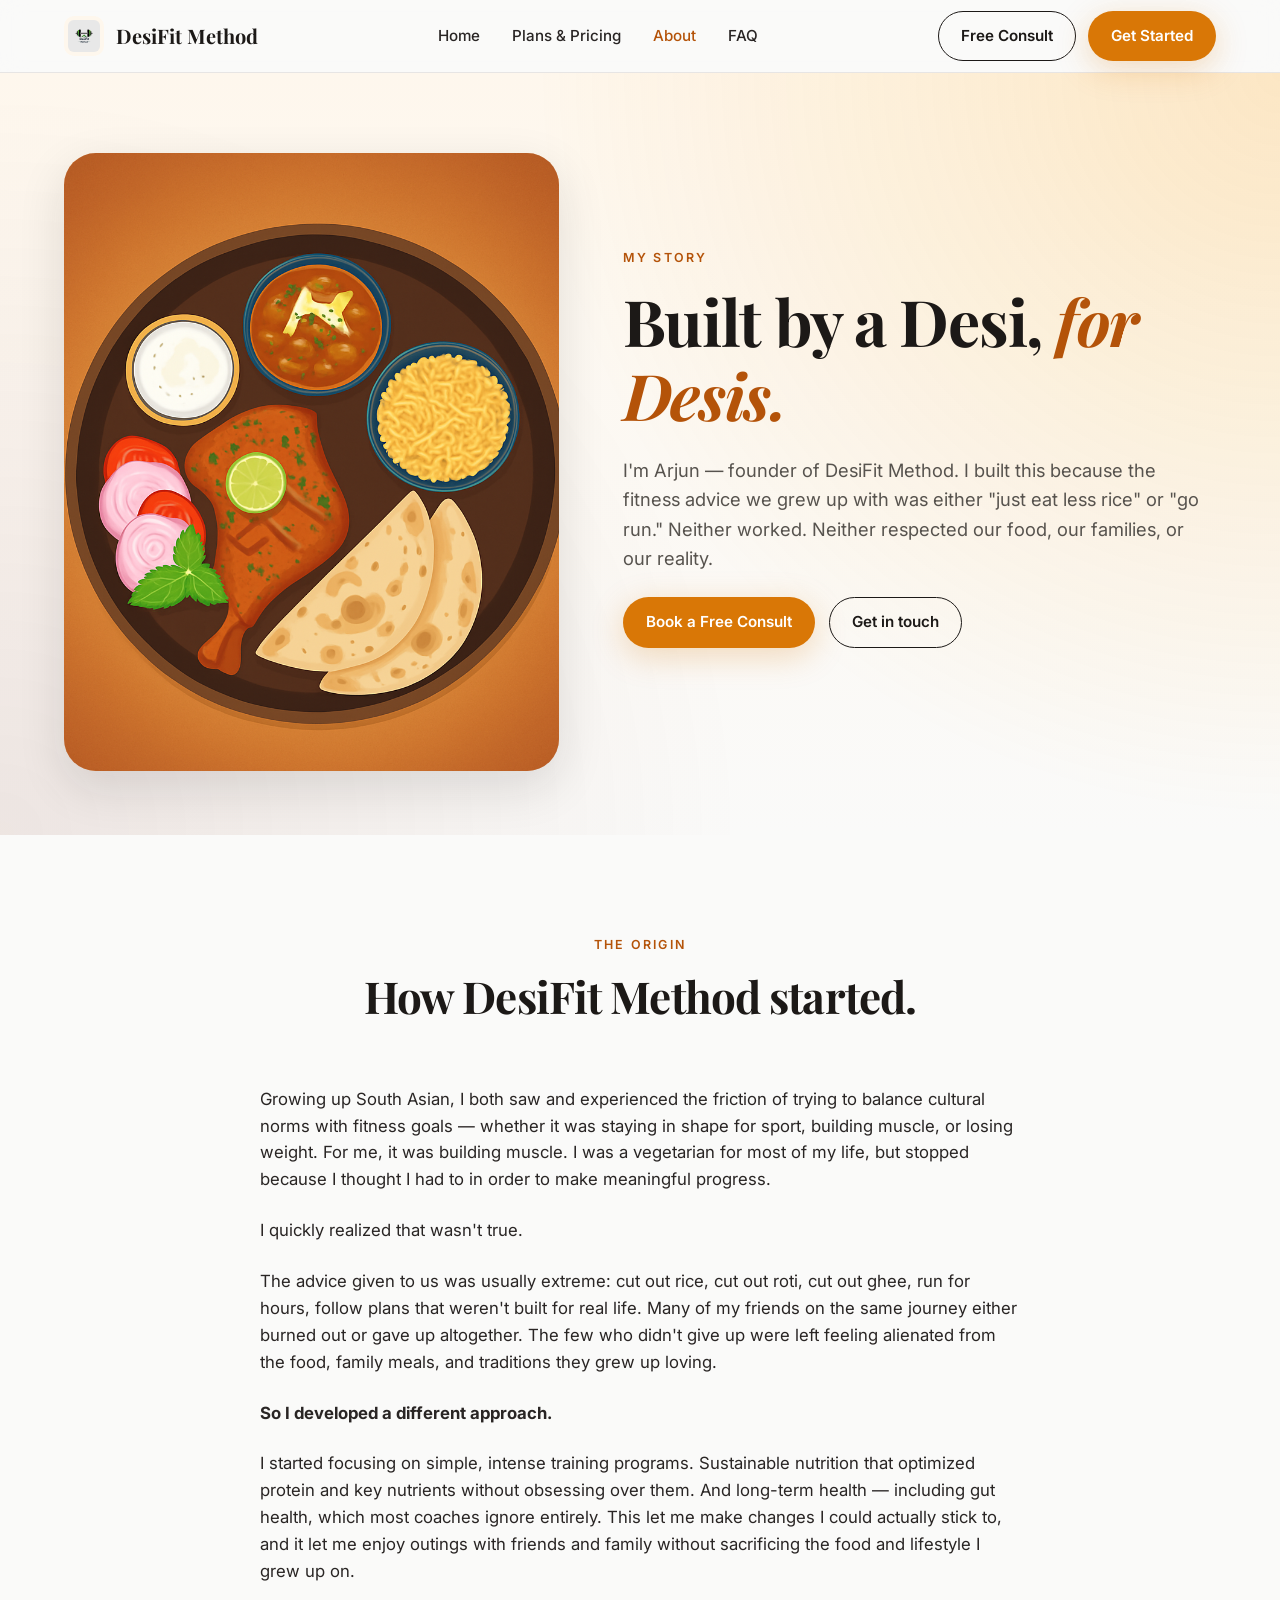
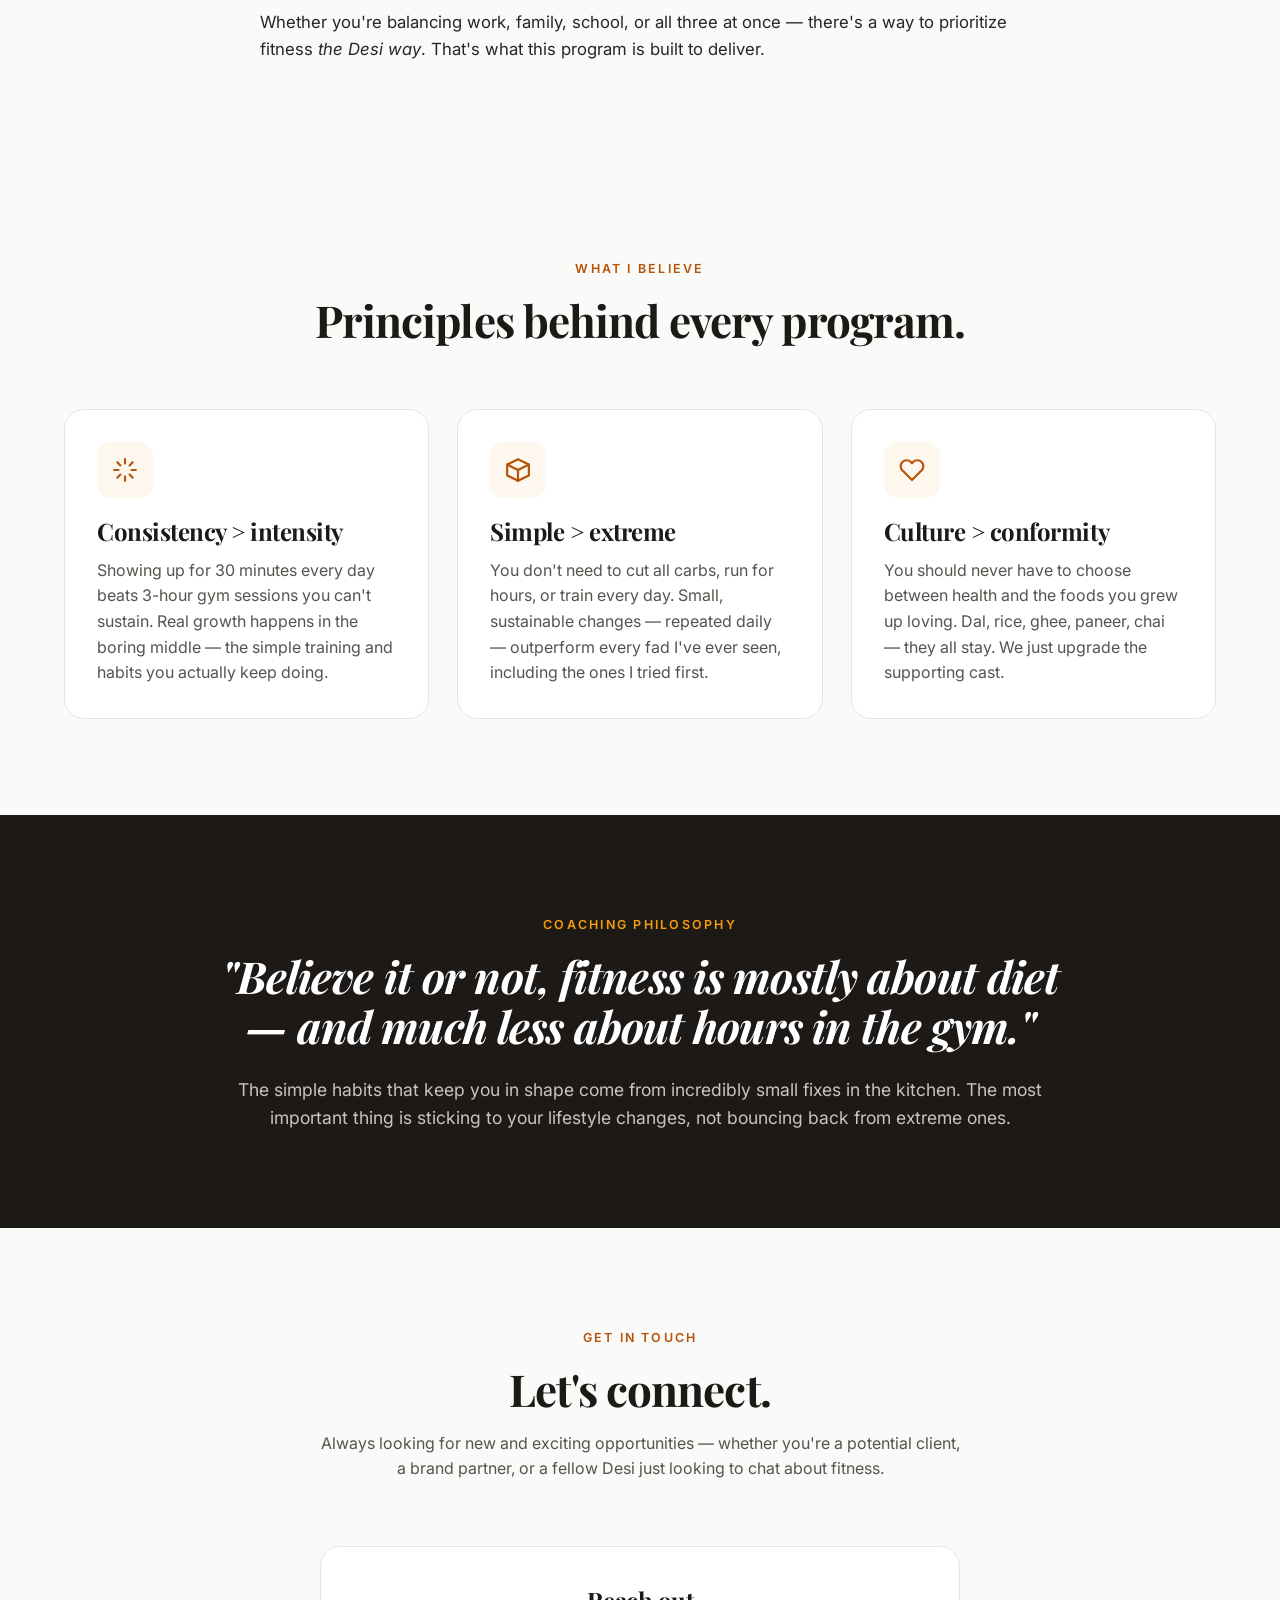
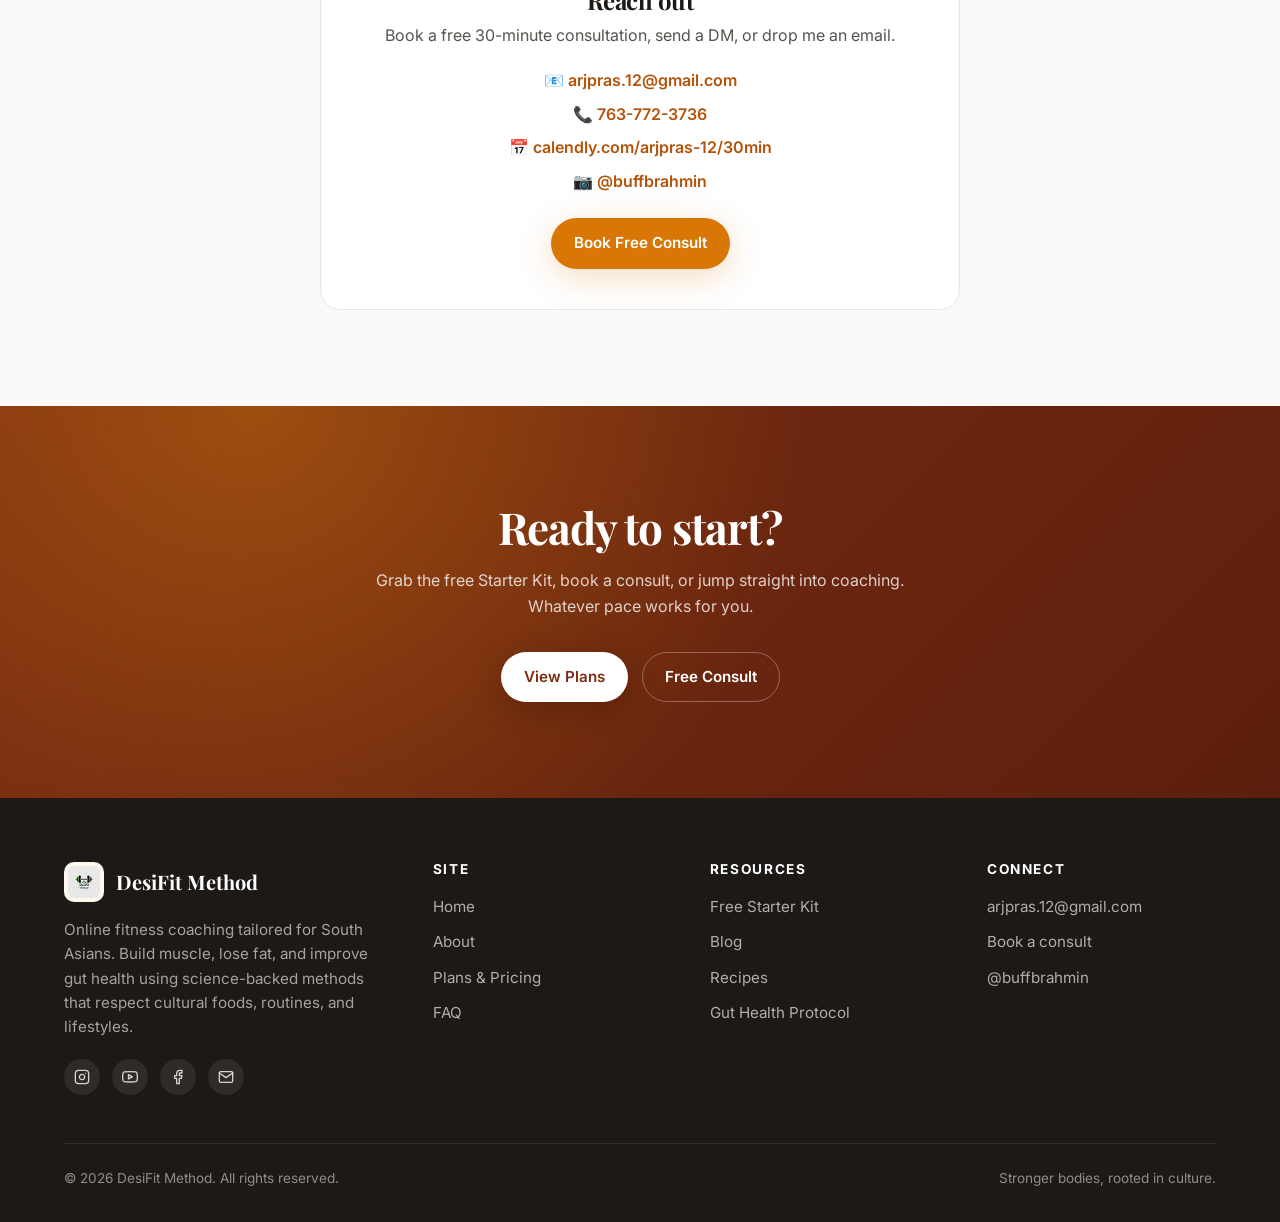
==== about.html @ fa386d25 "Add DesiFit Method landing site (home, plans, about) Multi-page static site for South Asian-focused " ====
<!DOCTYPE html>
<html lang="en">
<head>
  <meta charset="UTF-8" />
  <meta name="viewport" content="width=device-width, initial-scale=1.0" />
  <title>About — DesiFit Method</title>
  <meta name="description" content="Meet Arjun Prasad, founder of DesiFit Method. A vegetarian-raised South Asian who built a sustainable, science-backed approach to fitness without giving up cultural roots." />
  <link rel="icon" type="image/png" href="assets/DesiFit%20Method/DesiFit Method (256 x 256 px).png" />
  <link rel="preconnect" href="https://fonts.googleapis.com" />
  <link rel="preconnect" href="https://fonts.gstatic.com" crossorigin />
  <link href="https://fonts.googleapis.com/css2?family=Inter:wght@400;500;600;700&family=Playfair+Display:ital,wght@0,500;0,600;0,700;1,600&display=swap" rel="stylesheet" />
  <link rel="stylesheet" href="styles.css" />
</head>
<body>

  <header class="site-header">
    <nav class="nav" aria-label="Primary">
      <a href="index.html" class="brand">
        <img src="assets/DesiFit%20Method/DesiFit Method (256 x 256 px).png" alt="DesiFit Method logo" />
        <span>DesiFit Method</span>
      </a>
      <ul class="nav-links" id="navLinks">
        <li><a href="index.html">Home</a></li>
        <li><a href="plans.html">Plans &amp; Pricing</a></li>
        <li><a href="about.html" class="active">About</a></li>
        <li><a href="index.html#faq">FAQ</a></li>
      </ul>
      <div class="nav-cta">
        <a href="https://calendly.com/arjpras-12/30min" target="_blank" rel="noopener" class="btn btn-secondary">Free Consult</a>
        <a href="plans.html" class="btn btn-primary">Get Started</a>
        <button class="nav-toggle" aria-label="Toggle navigation" id="navToggle">
          <span></span><span></span><span></span>
        </button>
      </div>
    </nav>
  </header>

  <main>

    <!-- HERO -->
    <section class="hero" style="padding: 80px 0 64px;">
      <div class="container about-hero">
        <div class="reveal">
          <div class="about-image">
            <img src="assets/DesiFit%20Method/7238a8e6-6c25-4584-8477-2551c0dfae1e.png" alt="Arjun Prasad, founder of DesiFit Method" style="width:100%; height:100%; object-fit:cover; border-radius: var(--radius-xl);" onerror="this.style.display='none'; this.parentElement.innerHTML='<span class=&quot;badge-soft&quot;>Built by a Desi, for Desis</span>';" />
          </div>
        </div>
        <div class="reveal">
          <span class="eyebrow">My Story</span>
          <h1>Built by a Desi, <span class="accent">for Desis.</span></h1>
          <p style="font-size: 1.15rem; margin: 24px 0;">I'm Arjun — founder of DesiFit Method. I built this because the fitness advice we grew up with was either "just eat less rice" or "go run." Neither worked. Neither respected our food, our families, or our reality.</p>
          <div class="hero-cta">
            <a href="https://calendly.com/arjpras-12/30min" target="_blank" rel="noopener" class="btn btn-primary">Book a Free Consult</a>
            <a href="#contact" class="btn btn-secondary">Get in touch</a>
          </div>
        </div>
      </div>
    </section>

    <!-- STORY -->
    <section class="story-section">
      <div class="container-narrow">
        <div class="section-header reveal">
          <span class="eyebrow">The Origin</span>
          <h2>How DesiFit Method started.</h2>
        </div>

        <div class="story-grid reveal">
          <p>Growing up South Asian, I both saw and experienced the friction of trying to balance cultural norms with fitness goals — whether it was staying in shape for sport, building muscle, or losing weight. For me, it was building muscle. I was a vegetarian for most of my life, but stopped because I thought I had to in order to make meaningful progress.</p>

          <p>I quickly realized that wasn't true.</p>

          <p>The advice given to us was usually extreme: cut out rice, cut out roti, cut out ghee, run for hours, follow plans that weren't built for real life. Many of my friends on the same journey either burned out or gave up altogether. The few who didn't give up were left feeling alienated from the food, family meals, and traditions they grew up loving.</p>

          <p><strong>So I developed a different approach.</strong></p>

          <p>I started focusing on simple, intense training programs. Sustainable nutrition that optimized protein and key nutrients without obsessing over them. And long-term health — including gut health, which most coaches ignore entirely. This let me make changes I could actually stick to, and it let me enjoy outings with friends and family without sacrificing the food and lifestyle I grew up on.</p>

          <p>Whether you're balancing work, family, school, or all three at once — there's a way to prioritize fitness <em>the Desi way</em>. That's what this program is built to deliver.</p>
        </div>
      </div>
    </section>

    <!-- VALUES -->
    <section>
      <div class="container">
        <div class="section-header reveal">
          <span class="eyebrow">What I Believe</span>
          <h2>Principles behind every program.</h2>
        </div>

        <div class="pillars">
          <article class="pillar reveal">
            <div class="icon">
              <svg width="26" height="26" viewBox="0 0 24 24" fill="none" stroke="currentColor" stroke-width="2" stroke-linecap="round" stroke-linejoin="round"><path d="M12 2v4M12 18v4M4.93 4.93l2.83 2.83M16.24 16.24l2.83 2.83M2 12h4M18 12h4M4.93 19.07l2.83-2.83M16.24 7.76l2.83-2.83"/></svg>
            </div>
            <h3>Consistency &gt; intensity</h3>
            <p>Showing up for 30 minutes every day beats 3-hour gym sessions you can't sustain. Real growth happens in the boring middle — the simple training and habits you actually keep doing.</p>
          </article>

          <article class="pillar reveal">
            <div class="icon">
              <svg width="26" height="26" viewBox="0 0 24 24" fill="none" stroke="currentColor" stroke-width="2" stroke-linecap="round" stroke-linejoin="round"><path d="M12 2L2 7v10l10 5 10-5V7l-10-5z"/><path d="M2 7l10 5 10-5"/><path d="M12 22V12"/></svg>
            </div>
            <h3>Simple &gt; extreme</h3>
            <p>You don't need to cut all carbs, run for hours, or train every day. Small, sustainable changes — repeated daily — outperform every fad I've ever seen, including the ones I tried first.</p>
          </article>

          <article class="pillar reveal">
            <div class="icon">
              <svg width="26" height="26" viewBox="0 0 24 24" fill="none" stroke="currentColor" stroke-width="2" stroke-linecap="round" stroke-linejoin="round"><path d="M20.84 4.61a5.5 5.5 0 0 0-7.78 0L12 5.67l-1.06-1.06a5.5 5.5 0 0 0-7.78 7.78l1.06 1.06L12 21.23l7.78-7.78 1.06-1.06a5.5 5.5 0 0 0 0-7.78z"/></svg>
            </div>
            <h3>Culture &gt; conformity</h3>
            <p>You should never have to choose between health and the foods you grew up loving. Dal, rice, ghee, paneer, chai — they all stay. We just upgrade the supporting cast.</p>
          </article>
        </div>
      </div>
    </section>

    <!-- PHILOSOPHY QUOTE -->
    <section style="background: var(--color-charcoal); color: #fff; padding: 96px 0;">
      <div class="container-narrow" style="text-align: center;">
        <div class="reveal">
          <span class="eyebrow" style="color: var(--color-turmeric);">Coaching philosophy</span>
          <h2 style="color: #fff; margin-bottom: 24px; font-style: italic;">"Believe it or not, fitness is mostly about diet — and much less about hours in the gym."</h2>
          <p style="color: rgba(255,255,255,0.75); font-size: 1.1rem;">The simple habits that keep you in shape come from incredibly small fixes in the kitchen. The most important thing is sticking to your lifestyle changes, not bouncing back from extreme ones.</p>
        </div>
      </div>
    </section>

    <!-- CONTACT -->
    <section id="contact">
      <div class="container-narrow">
        <div class="section-header reveal">
          <span class="eyebrow">Get in Touch</span>
          <h2>Let's connect.</h2>
          <p>Always looking for new and exciting opportunities — whether you're a potential client, a brand partner, or a fellow Desi just looking to chat about fitness.</p>
        </div>

        <div class="contact-card reveal">
          <h3>Reach out</h3>
          <p>Book a free 30-minute consultation, send a DM, or drop me an email.</p>
          <ul class="contact-list">
            <li>📧 <a href="mailto:arjpras.12@gmail.com">arjpras.12@gmail.com</a></li>
            <li>📞 <a href="tel:7637723736">763-772-3736</a></li>
            <li>📅 <a href="https://calendly.com/arjpras-12/30min" target="_blank" rel="noopener">calendly.com/arjpras-12/30min</a></li>
            <li>📷 <a href="https://instagram.com/buffbrahmin/" target="_blank" rel="noopener">@buffbrahmin</a></li>
          </ul>
          <a href="https://calendly.com/arjpras-12/30min" target="_blank" rel="noopener" class="btn btn-primary" style="margin-top: 24px;">Book Free Consult</a>
        </div>
      </div>
    </section>

    <!-- CTA -->
    <section class="cta-band">
      <div class="container-narrow reveal">
        <h2>Ready to start?</h2>
        <p>Grab the free Starter Kit, book a consult, or jump straight into coaching. Whatever pace works for you.</p>
        <div style="display:flex; gap:14px; justify-content:center; flex-wrap:wrap;">
          <a href="plans.html" class="btn btn-primary">View Plans</a>
          <a href="https://calendly.com/arjpras-12/30min" target="_blank" rel="noopener" class="btn btn-secondary" style="background:transparent;color:#fff;border-color:rgba(255,255,255,0.3);">Free Consult</a>
        </div>
      </div>
    </section>

  </main>

  <!-- FOOTER -->
  <footer class="site-footer">
    <div class="container">
      <div class="footer-grid">
        <div class="footer-brand">
          <a href="index.html" class="brand" style="color:#fff;">
            <img src="assets/DesiFit%20Method/DesiFit Method (256 x 256 px).png" alt="DesiFit Method logo" />
            <span>DesiFit Method</span>
          </a>
          <p>Online fitness coaching tailored for South Asians. Build muscle, lose fat, and improve gut health using science-backed methods that respect cultural foods, routines, and lifestyles.</p>
          <div class="socials">
            <a href="https://instagram.com/buffbrahmin/" target="_blank" rel="noopener" aria-label="Instagram"><svg width="16" height="16" viewBox="0 0 24 24" fill="none" stroke="currentColor" stroke-width="2" stroke-linecap="round" stroke-linejoin="round"><rect x="2" y="2" width="20" height="20" rx="5" ry="5"/><path d="M16 11.37A4 4 0 1 1 12.63 8 4 4 0 0 1 16 11.37z"/><line x1="17.5" y1="6.5" x2="17.51" y2="6.5"/></svg></a>
            <a href="#" aria-label="YouTube"><svg width="16" height="16" viewBox="0 0 24 24" fill="none" stroke="currentColor" stroke-width="2" stroke-linecap="round" stroke-linejoin="round"><path d="M22.54 6.42a2.78 2.78 0 0 0-1.94-2C18.88 4 12 4 12 4s-6.88 0-8.6.46a2.78 2.78 0 0 0-1.94 2A29 29 0 0 0 1 11.75a29 29 0 0 0 .46 5.33A2.78 2.78 0 0 0 3.4 19c1.72.46 8.6.46 8.6.46s6.88 0 8.6-.46a2.78 2.78 0 0 0 1.94-2 29 29 0 0 0 .46-5.25 29 29 0 0 0-.46-5.33z"/><polygon points="9.75 15.02 15.5 11.75 9.75 8.48 9.75 15.02"/></svg></a>
            <a href="#" aria-label="Facebook"><svg width="16" height="16" viewBox="0 0 24 24" fill="none" stroke="currentColor" stroke-width="2" stroke-linecap="round" stroke-linejoin="round"><path d="M18 2h-3a5 5 0 0 0-5 5v3H7v4h3v8h4v-8h3l1-4h-4V7a1 1 0 0 1 1-1h3z"/></svg></a>
            <a href="mailto:arjpras.12@gmail.com" aria-label="Email"><svg width="16" height="16" viewBox="0 0 24 24" fill="none" stroke="currentColor" stroke-width="2" stroke-linecap="round" stroke-linejoin="round"><path d="M4 4h16c1.1 0 2 .9 2 2v12c0 1.1-.9 2-2 2H4c-1.1 0-2-.9-2-2V6c0-1.1.9-2 2-2z"/><polyline points="22,6 12,13 2,6"/></svg></a>
          </div>
        </div>
        <div class="footer-col">
          <h4>Site</h4>
          <ul>
            <li><a href="index.html">Home</a></li>
            <li><a href="about.html">About</a></li>
            <li><a href="plans.html">Plans &amp; Pricing</a></li>
            <li><a href="index.html#faq">FAQ</a></li>
          </ul>
        </div>
        <div class="footer-col">
          <h4>Resources</h4>
          <ul>
            <li><a href="plans.html">Free Starter Kit</a></li>
            <li><a href="#">Blog</a></li>
            <li><a href="#">Recipes</a></li>
            <li><a href="#">Gut Health Protocol</a></li>
          </ul>
        </div>
        <div class="footer-col">
          <h4>Connect</h4>
          <ul>
            <li><a href="mailto:arjpras.12@gmail.com">arjpras.12@gmail.com</a></li>
            <li><a href="https://calendly.com/arjpras-12/30min" target="_blank" rel="noopener">Book a consult</a></li>
            <li><a href="https://instagram.com/buffbrahmin/" target="_blank" rel="noopener">@buffbrahmin</a></li>
          </ul>
        </div>
      </div>
      <div class="footer-bottom">
        <span>© 2026 DesiFit Method. All rights reserved.</span>
        <span>Stronger bodies, rooted in culture.</span>
      </div>
    </div>
  </footer>

  <script src="script.js"></script>
</body>
</html>
---- styles.css ----
/* DesiFit Method — Landing Page Styles */

:root {
  --color-saffron: #D97706;
  --color-saffron-deep: #B45309;
  --color-turmeric: #F59E0B;
  --color-maroon: #7C2D12;
  --color-cream: #FEF7ED;
  --color-cream-deep: #FED7AA;
  --color-charcoal: #1C1917;
  --color-ink: #292524;
  --color-muted: #57534E;
  --color-soft: #78716C;
  --color-line: #E7E5E4;
  --color-bg: #FAFAF9;
  --color-white: #FFFFFF;
  --color-success: #166534;

  --font-display: 'Playfair Display', Georgia, 'Times New Roman', serif;
  --font-body: 'Inter', -apple-system, BlinkMacSystemFont, 'Segoe UI', sans-serif;

  --radius-sm: 6px;
  --radius: 12px;
  --radius-lg: 20px;
  --radius-xl: 32px;

  --shadow-sm: 0 1px 2px rgba(28, 25, 23, 0.06);
  --shadow: 0 4px 16px rgba(28, 25, 23, 0.08);
  --shadow-lg: 0 16px 48px rgba(28, 25, 23, 0.12);
  --shadow-glow: 0 8px 32px rgba(217, 119, 6, 0.25);

  --container: 1200px;
  --container-narrow: 920px;
}

* { box-sizing: border-box; margin: 0; padding: 0; }

html { scroll-behavior: smooth; }

body {
  font-family: var(--font-body);
  color: var(--color-ink);
  background: var(--color-bg);
  line-height: 1.6;
  -webkit-font-smoothing: antialiased;
  -moz-osx-font-smoothing: grayscale;
}

img { max-width: 100%; display: block; }

a { color: inherit; text-decoration: none; }

.container {
  max-width: var(--container);
  margin: 0 auto;
  padding: 0 24px;
}

.container-narrow {
  max-width: var(--container-narrow);
  margin: 0 auto;
  padding: 0 24px;
}

/* ---------- Typography ---------- */

h1, h2, h3, h4 {
  font-family: var(--font-display);
  font-weight: 700;
  color: var(--color-charcoal);
  line-height: 1.15;
  letter-spacing: -0.02em;
}

h1 { font-size: clamp(2.4rem, 5vw, 4rem); }
h2 { font-size: clamp(1.9rem, 3.5vw, 2.75rem); }
h3 { font-size: clamp(1.25rem, 2vw, 1.5rem); }

p { color: var(--color-muted); }

.eyebrow {
  display: inline-block;
  font-family: var(--font-body);
  font-size: 0.78rem;
  letter-spacing: 0.18em;
  text-transform: uppercase;
  font-weight: 600;
  color: var(--color-saffron-deep);
  margin-bottom: 16px;
}

.lead {
  font-size: 1.15rem;
  color: var(--color-muted);
  max-width: 620px;
}

/* ---------- Header / Nav ---------- */

.site-header {
  position: sticky;
  top: 0;
  z-index: 50;
  background: rgba(250, 250, 249, 0.85);
  backdrop-filter: saturate(180%) blur(12px);
  -webkit-backdrop-filter: saturate(180%) blur(12px);
  border-bottom: 1px solid var(--color-line);
}

.nav {
  display: flex;
  align-items: center;
  justify-content: space-between;
  height: 72px;
  max-width: var(--container);
  margin: 0 auto;
  padding: 0 24px;
}

.brand {
  display: flex;
  align-items: center;
  gap: 12px;
  font-family: var(--font-display);
  font-weight: 700;
  font-size: 1.25rem;
  color: var(--color-charcoal);
}

.brand img {
  width: 40px;
  height: 40px;
  border-radius: 10px;
  object-fit: contain;
  background: var(--color-cream);
  padding: 4px;
}

.nav-links {
  display: flex;
  align-items: center;
  gap: 32px;
  list-style: none;
}

.nav-links a {
  font-size: 0.95rem;
  font-weight: 500;
  color: var(--color-ink);
  transition: color 0.18s ease;
}

.nav-links a:hover,
.nav-links a.active { color: var(--color-saffron-deep); }

.nav-cta { display: flex; gap: 12px; align-items: center; }

.nav-toggle {
  display: none;
  background: none;
  border: 0;
  cursor: pointer;
  padding: 8px;
}

.nav-toggle span {
  display: block;
  width: 22px;
  height: 2px;
  background: var(--color-charcoal);
  margin: 4px 0;
  border-radius: 2px;
  transition: transform 0.2s ease, opacity 0.2s ease;
}

/* ---------- Buttons ---------- */

.btn {
  display: inline-flex;
  align-items: center;
  justify-content: center;
  gap: 8px;
  padding: 12px 22px;
  font-family: var(--font-body);
  font-weight: 600;
  font-size: 0.95rem;
  border-radius: 999px;
  border: 1px solid transparent;
  cursor: pointer;
  transition: transform 0.15s ease, box-shadow 0.2s ease, background 0.2s ease, color 0.2s ease;
  white-space: nowrap;
}

.btn-primary {
  background: var(--color-saffron);
  color: #fff;
  box-shadow: var(--shadow-glow);
}

.btn-primary:hover {
  background: var(--color-saffron-deep);
  transform: translateY(-1px);
}

.btn-secondary {
  background: transparent;
  color: var(--color-charcoal);
  border-color: var(--color-charcoal);
}

.btn-secondary:hover {
  background: var(--color-charcoal);
  color: #fff;
}

.btn-ghost {
  background: transparent;
  color: var(--color-ink);
}

.btn-ghost:hover { color: var(--color-saffron-deep); }

.btn-block { width: 100%; }

/* ---------- Hero ---------- */

.hero {
  position: relative;
  padding: 96px 0 80px;
  background:
    radial-gradient(circle at 100% 0%, rgba(245, 158, 11, 0.18), transparent 50%),
    radial-gradient(circle at 0% 100%, rgba(124, 45, 18, 0.10), transparent 50%),
    linear-gradient(180deg, var(--color-cream) 0%, var(--color-bg) 100%);
  overflow: hidden;
}

.hero-grid {
  display: grid;
  grid-template-columns: 1.1fr 1fr;
  gap: 64px;
  align-items: center;
}

.hero h1 { margin-bottom: 24px; }

.hero h1 .accent {
  color: var(--color-saffron-deep);
  font-style: italic;
}

.hero p { font-size: 1.15rem; margin-bottom: 32px; }

.hero-cta { display: flex; gap: 14px; flex-wrap: wrap; margin-bottom: 32px; }

.hero-trust {
  display: flex;
  align-items: center;
  gap: 16px;
  font-size: 0.9rem;
  color: var(--color-soft);
}

.avatars { display: flex; }
.avatar {
  width: 36px;
  height: 36px;
  border-radius: 50%;
  border: 2px solid var(--color-bg);
  background: linear-gradient(135deg, var(--color-turmeric), var(--color-saffron-deep));
  margin-left: -10px;
  display: grid;
  place-items: center;
  color: #fff;
  font-weight: 700;
  font-size: 0.78rem;
}
.avatar:first-child { margin-left: 0; }

.hero-visual {
  position: relative;
  aspect-ratio: 4 / 5;
  border-radius: var(--radius-xl);
  background:
    linear-gradient(135deg, rgba(217, 119, 6, 0.12), rgba(124, 45, 18, 0.18)),
    repeating-linear-gradient(45deg, var(--color-cream-deep) 0 12px, var(--color-cream) 12px 24px);
  overflow: hidden;
  box-shadow: var(--shadow-lg);
  display: grid;
  place-items: center;
}

.hero-visual::before {
  content: "";
  position: absolute;
  inset: 16px;
  border-radius: calc(var(--radius-xl) - 8px);
  border: 1px dashed rgba(124, 45, 18, 0.25);
  pointer-events: none;
}

.hero-visual-content {
  text-align: center;
  padding: 32px;
  position: relative;
}

.hero-visual-content .badge {
  display: inline-flex;
  align-items: center;
  gap: 8px;
  background: #fff;
  padding: 8px 14px;
  border-radius: 999px;
  font-size: 0.85rem;
  font-weight: 600;
  color: var(--color-saffron-deep);
  box-shadow: var(--shadow);
  margin-bottom: 16px;
}

.hero-visual-content h3 {
  font-size: 1.6rem;
  color: var(--color-maroon);
  margin-bottom: 8px;
}

.hero-floating {
  position: absolute;
  background: #fff;
  padding: 14px 18px;
  border-radius: var(--radius);
  box-shadow: var(--shadow-lg);
  font-size: 0.85rem;
  display: flex;
  align-items: center;
  gap: 10px;
}

.hero-floating .dot {
  width: 8px;
  height: 8px;
  border-radius: 50%;
  background: var(--color-success);
}

.hero-floating.top { top: 32px; left: -24px; }
.hero-floating.bottom { bottom: 40px; right: -24px; }

/* ---------- Sections ---------- */

section { padding: 96px 0; }

.section-header { text-align: center; margin-bottom: 64px; }
.section-header p { max-width: 640px; margin: 16px auto 0; }

/* ---------- Vision / Mission band ---------- */

.vm-band {
  background: var(--color-charcoal);
  color: #fff;
  position: relative;
  overflow: hidden;
}

.vm-band::before {
  content: "";
  position: absolute;
  inset: 0;
  background:
    radial-gradient(circle at 20% 30%, rgba(245, 158, 11, 0.18), transparent 40%),
    radial-gradient(circle at 80% 80%, rgba(217, 119, 6, 0.14), transparent 40%);
  pointer-events: none;
}

.vm-band > .container { position: relative; }

.vm-band h2, .vm-band h3 { color: #fff; }
.vm-band p { color: rgba(255,255,255,0.72); }

.vm-grid {
  display: grid;
  grid-template-columns: 1fr 1fr;
  gap: 48px;
  align-items: start;
}

.vm-card {
  background: rgba(255,255,255,0.04);
  border: 1px solid rgba(255,255,255,0.08);
  border-radius: var(--radius-lg);
  padding: 32px;
}

.vm-card .icon-circle {
  width: 48px;
  height: 48px;
  border-radius: 12px;
  background: linear-gradient(135deg, var(--color-turmeric), var(--color-saffron-deep));
  display: grid;
  place-items: center;
  margin-bottom: 20px;
  font-size: 1.4rem;
}

.vm-card h3 { margin-bottom: 12px; }

/* ---------- Pillars ---------- */

.pillars {
  display: grid;
  grid-template-columns: repeat(3, 1fr);
  gap: 28px;
}

.pillar {
  background: #fff;
  border: 1px solid var(--color-line);
  border-radius: var(--radius-lg);
  padding: 32px;
  transition: transform 0.2s ease, box-shadow 0.2s ease, border-color 0.2s ease;
}

.pillar:hover {
  transform: translateY(-4px);
  box-shadow: var(--shadow-lg);
  border-color: var(--color-cream-deep);
}

.pillar .icon {
  width: 56px;
  height: 56px;
  border-radius: 14px;
  background: var(--color-cream);
  color: var(--color-saffron-deep);
  display: grid;
  place-items: center;
  font-size: 1.6rem;
  margin-bottom: 20px;
}

.pillar h3 { margin-bottom: 12px; }

.pillar a {
  display: inline-flex;
  align-items: center;
  gap: 6px;
  margin-top: 20px;
  font-weight: 600;
  color: var(--color-saffron-deep);
  font-size: 0.95rem;
}

.pillar a:hover { gap: 10px; transition: gap 0.18s ease; }

/* ---------- Food Swaps ---------- */

.swap-grid {
  display: grid;
  grid-template-columns: repeat(3, 1fr);
  gap: 24px;
}

.swap-card {
  background: #fff;
  border: 1px solid var(--color-line);
  border-radius: var(--radius-lg);
  padding: 28px;
  transition: transform 0.2s ease, box-shadow 0.2s ease;
}

.swap-card:hover { transform: translateY(-4px); box-shadow: var(--shadow); }

.swap-emoji {
  font-size: 2rem;
  margin-bottom: 12px;
  display: inline-block;
}

.swap-card h4 {
  font-family: var(--font-display);
  font-size: 1.3rem;
  color: var(--color-charcoal);
  margin-bottom: 12px;
}

.swap-from {
  font-size: 0.9rem;
  color: var(--color-soft);
  text-decoration: line-through;
  text-decoration-color: rgba(120, 113, 108, 0.4);
  margin-bottom: 4px;
}

.swap-arrow {
  color: var(--color-saffron);
  font-size: 1.4rem;
  font-weight: 700;
  margin: 4px 0;
}

.swap-to {
  font-size: 1.02rem;
  color: var(--color-ink);
  margin-bottom: 12px;
}

.swap-impact {
  font-size: 0.85rem;
  color: var(--color-saffron-deep);
  font-weight: 600;
  padding-top: 12px;
  border-top: 1px solid var(--color-line);
}

.swap-card-highlight {
  background: linear-gradient(135deg, var(--color-cream-deep), var(--color-cream));
  border: 2px dashed var(--color-saffron);
  display: flex;
  flex-direction: column;
  justify-content: center;
}

.swap-card-highlight h4 { margin-bottom: 8px; }

@media (max-width: 960px) {
  .swap-grid { grid-template-columns: 1fr 1fr; }
}
@media (max-width: 600px) {
  .swap-grid { grid-template-columns: 1fr; }
}

/* ---------- How it works ---------- */

.how {
  background: linear-gradient(180deg, var(--color-bg), var(--color-cream));
}

.steps {
  display: grid;
  grid-template-columns: repeat(4, 1fr);
  gap: 24px;
  counter-reset: step;
}

.step {
  background: #fff;
  border-radius: var(--radius-lg);
  padding: 28px;
  border: 1px solid var(--color-line);
  position: relative;
}

.step::before {
  counter-increment: step;
  content: counter(step, decimal-leading-zero);
  font-family: var(--font-display);
  font-size: 1.6rem;
  font-weight: 700;
  color: var(--color-saffron);
  display: block;
  margin-bottom: 12px;
}

.step h4 { font-size: 1.1rem; margin-bottom: 8px; }
.step p { font-size: 0.95rem; }

/* ---------- Pricing ---------- */

.pricing-toggle {
  display: inline-flex;
  align-items: center;
  background: #fff;
  border: 1px solid var(--color-line);
  border-radius: 999px;
  padding: 4px;
  gap: 4px;
  margin-bottom: 56px;
}

.pricing-toggle button {
  font-family: inherit;
  font-size: 0.9rem;
  font-weight: 600;
  padding: 10px 20px;
  border-radius: 999px;
  border: 0;
  background: transparent;
  color: var(--color-muted);
  cursor: pointer;
  transition: all 0.18s ease;
  display: inline-flex;
  align-items: center;
  gap: 8px;
}

.pricing-toggle button.active {
  background: var(--color-charcoal);
  color: #fff;
}

.pricing-toggle .save-pill {
  font-size: 0.7rem;
  background: var(--color-turmeric);
  color: var(--color-charcoal);
  padding: 2px 8px;
  border-radius: 999px;
  font-weight: 700;
}

.pricing-toggle button.active .save-pill {
  background: var(--color-turmeric);
  color: var(--color-charcoal);
}

.plans {
  display: grid;
  grid-template-columns: repeat(3, 1fr);
  gap: 24px;
  align-items: stretch;
}

.plan {
  background: #fff;
  border: 1px solid var(--color-line);
  border-radius: var(--radius-lg);
  padding: 32px;
  display: flex;
  flex-direction: column;
  position: relative;
  transition: transform 0.2s ease, box-shadow 0.2s ease;
}

.plan:hover { transform: translateY(-4px); box-shadow: var(--shadow-lg); }

.plan.featured {
  border: 2px solid var(--color-saffron);
  background: linear-gradient(180deg, #fff, var(--color-cream));
  transform: scale(1.02);
  box-shadow: var(--shadow-glow);
}

.plan.featured:hover { transform: scale(1.02) translateY(-4px); }

.plan-tag {
  position: absolute;
  top: -14px;
  left: 50%;
  transform: translateX(-50%);
  background: var(--color-saffron);
  color: #fff;
  font-size: 0.75rem;
  font-weight: 700;
  letter-spacing: 0.08em;
  text-transform: uppercase;
  padding: 6px 16px;
  border-radius: 999px;
  box-shadow: var(--shadow);
}

.plan h3 { font-size: 1.4rem; margin-bottom: 6px; }

.plan-pitch {
  font-size: 0.95rem;
  color: var(--color-soft);
  margin-bottom: 24px;
  min-height: 2.8em;
}

.price {
  display: flex;
  align-items: baseline;
  gap: 6px;
  margin-bottom: 4px;
}

.price .currency { font-size: 1.2rem; color: var(--color-muted); font-weight: 600; }
.price .amount {
  font-family: var(--font-display);
  font-size: 3rem;
  font-weight: 700;
  color: var(--color-charcoal);
  line-height: 1;
}
.price .period { font-size: 0.95rem; color: var(--color-muted); }

.price-note { font-size: 0.85rem; color: var(--color-soft); margin-bottom: 24px; }

.plan ul {
  list-style: none;
  margin: 0 0 28px;
  padding: 0;
  flex: 1;
}

.plan li {
  display: flex;
  gap: 10px;
  align-items: flex-start;
  padding: 8px 0;
  font-size: 0.95rem;
  color: var(--color-ink);
}

.plan li svg {
  flex-shrink: 0;
  margin-top: 4px;
  color: var(--color-success);
}

.plan li.muted { color: var(--color-soft); }
.plan li.muted svg { color: var(--color-soft); }

/* ---------- Comparison Table ---------- */

.compare-wrap {
  background: #fff;
  border-radius: var(--radius-lg);
  border: 1px solid var(--color-line);
  overflow: hidden;
  max-width: 920px;
  margin: 0 auto;
}

.compare {
  width: 100%;
  border-collapse: collapse;
  font-size: 0.95rem;
}

.compare th {
  background: var(--color-cream);
  font-family: var(--font-display);
  font-weight: 700;
  font-size: 1.05rem;
  color: var(--color-charcoal);
  padding: 18px 16px;
  text-align: center;
  border-bottom: 1px solid var(--color-line);
}

.compare th:first-child {
  text-align: left;
  background: #fff;
}

.compare td {
  padding: 14px 16px;
  border-bottom: 1px solid var(--color-line);
  text-align: center;
  color: var(--color-ink);
}

.compare tr td:first-child {
  text-align: left;
  font-weight: 500;
  color: var(--color-charcoal);
}

.compare tr:last-child td { border-bottom: 0; }

.compare tr:nth-child(even) td { background: rgba(254, 247, 237, 0.4); }

/* ---------- Guarantee ---------- */

.guarantee-card {
  background: linear-gradient(135deg, var(--color-cream), #fff);
  border: 1px solid var(--color-cream-deep);
  border-radius: var(--radius-lg);
  padding: 48px;
  text-align: center;
  box-shadow: var(--shadow);
}

.guarantee-icon {
  width: 72px;
  height: 72px;
  margin: 0 auto 20px;
  background: var(--color-saffron);
  color: #fff;
  border-radius: 50%;
  display: grid;
  place-items: center;
  box-shadow: var(--shadow-glow);
}

.guarantee-card h3 {
  font-size: 1.6rem;
  margin-bottom: 12px;
}

.guarantee-card p {
  max-width: 520px;
  margin: 0 auto;
  color: var(--color-muted);
}

@media (max-width: 720px) {
  .compare { font-size: 0.85rem; }
  .compare th, .compare td { padding: 12px 8px; }
  .guarantee-card { padding: 32px 24px; }
}

/* ---------- About ---------- */

.about-hero {
  display: grid;
  grid-template-columns: 1fr 1.2fr;
  gap: 64px;
  align-items: center;
}

.about-image {
  aspect-ratio: 4 / 5;
  border-radius: var(--radius-xl);
  background:
    linear-gradient(135deg, rgba(217, 119, 6, 0.20), rgba(124, 45, 18, 0.30)),
    repeating-linear-gradient(135deg, var(--color-cream-deep) 0 14px, var(--color-cream) 14px 28px);
  display: grid;
  place-items: center;
  box-shadow: var(--shadow-lg);
  position: relative;
}

.about-image .badge-soft {
  background: #fff;
  padding: 14px 22px;
  border-radius: 999px;
  font-weight: 600;
  color: var(--color-maroon);
  box-shadow: var(--shadow);
}

.story-section { background: var(--color-bg); }

.story-grid { display: grid; grid-template-columns: 1fr; gap: 24px; max-width: 760px; margin: 0 auto; }

.story-grid p { font-size: 1.05rem; color: var(--color-ink); }

.contact-card {
  margin-top: 64px;
  background: #fff;
  border: 1px solid var(--color-line);
  border-radius: var(--radius-lg);
  padding: 40px;
  text-align: center;
  max-width: 640px;
  margin-left: auto;
  margin-right: auto;
}

.contact-card h3 { margin-bottom: 8px; }

.contact-list {
  list-style: none;
  display: flex;
  flex-direction: column;
  gap: 8px;
  margin-top: 20px;
  font-size: 1rem;
}

.contact-list a { color: var(--color-saffron-deep); font-weight: 600; }

/* ---------- FAQ ---------- */

.faq-list {
  max-width: 760px;
  margin: 0 auto;
  display: flex;
  flex-direction: column;
  gap: 12px;
}

.faq {
  background: #fff;
  border: 1px solid var(--color-line);
  border-radius: var(--radius);
  padding: 0;
  overflow: hidden;
}

.faq summary {
  cursor: pointer;
  list-style: none;
  padding: 22px 24px;
  font-weight: 600;
  color: var(--color-charcoal);
  display: flex;
  justify-content: space-between;
  align-items: center;
  gap: 16px;
  font-size: 1.02rem;
}

.faq summary::-webkit-details-marker { display: none; }

.faq summary::after {
  content: "+";
  font-size: 1.5rem;
  color: var(--color-saffron-deep);
  transition: transform 0.2s ease;
  font-weight: 400;
}

.faq[open] summary::after { transform: rotate(45deg); }

.faq-body {
  padding: 0 24px 24px;
  color: var(--color-muted);
  line-height: 1.65;
}

/* ---------- CTA band ---------- */

.cta-band {
  background:
    radial-gradient(circle at 20% 0%, rgba(245, 158, 11, 0.30), transparent 50%),
    linear-gradient(135deg, var(--color-maroon) 0%, #5C1F0D 100%);
  color: #fff;
  text-align: center;
}

.cta-band h2 { color: #fff; }
.cta-band p { color: rgba(255,255,255,0.78); margin: 16px auto 32px; max-width: 580px; }

.cta-band .btn-primary {
  background: #fff;
  color: var(--color-maroon);
  box-shadow: 0 8px 32px rgba(0,0,0,0.2);
}
.cta-band .btn-primary:hover { background: var(--color-cream); color: var(--color-maroon); }

/* ---------- Newsletter ---------- */

.newsletter {
  background: var(--color-cream);
  padding: 80px 0;
}

.newsletter-card {
  display: grid;
  grid-template-columns: 1fr 1fr;
  gap: 48px;
  align-items: center;
  max-width: 980px;
  margin: 0 auto;
}

.newsletter h3 { font-size: 1.75rem; margin-bottom: 8px; }
.newsletter p { margin-bottom: 0; }

.newsletter-form { display: flex; gap: 8px; }

.newsletter-form input {
  flex: 1;
  padding: 14px 18px;
  border-radius: 999px;
  border: 1px solid var(--color-line);
  font-family: inherit;
  font-size: 0.95rem;
  background: #fff;
}

.newsletter-form input:focus {
  outline: 2px solid var(--color-saffron);
  outline-offset: 1px;
}

/* ---------- Footer ---------- */

.site-footer {
  background: var(--color-charcoal);
  color: rgba(255,255,255,0.7);
  padding: 64px 0 32px;
}

.footer-grid {
  display: grid;
  grid-template-columns: 1.4fr 1fr 1fr 1fr;
  gap: 48px;
  margin-bottom: 48px;
}

.footer-brand { color: #fff; }
.footer-brand p { color: rgba(255,255,255,0.6); margin-top: 16px; max-width: 320px; font-size: 0.95rem; }

.footer-col h4 {
  color: #fff;
  font-family: var(--font-body);
  font-size: 0.85rem;
  letter-spacing: 0.12em;
  text-transform: uppercase;
  margin-bottom: 16px;
}

.footer-col ul { list-style: none; display: flex; flex-direction: column; gap: 10px; }

.footer-col a {
  color: rgba(255,255,255,0.65);
  font-size: 0.95rem;
  transition: color 0.15s ease;
}
.footer-col a:hover { color: var(--color-turmeric); }

.socials { display: flex; gap: 12px; margin-top: 20px; }

.socials a {
  width: 36px;
  height: 36px;
  border-radius: 50%;
  background: rgba(255,255,255,0.08);
  display: grid;
  place-items: center;
  color: rgba(255,255,255,0.8);
  transition: all 0.18s ease;
}
.socials a:hover {
  background: var(--color-saffron);
  color: #fff;
  transform: translateY(-2px);
}

.footer-bottom {
  border-top: 1px solid rgba(255,255,255,0.08);
  padding-top: 24px;
  display: flex;
  justify-content: space-between;
  align-items: center;
  font-size: 0.85rem;
  color: rgba(255,255,255,0.5);
  flex-wrap: wrap;
  gap: 12px;
}

/* ---------- Reveal animations ---------- */

.reveal {
  opacity: 0;
  transform: translateY(20px);
  transition: opacity 0.6s ease, transform 0.6s ease;
}
.reveal.in { opacity: 1; transform: translateY(0); }

/* ---------- Responsive ---------- */

@media (max-width: 960px) {
  section { padding: 72px 0; }

  .hero { padding: 64px 0 56px; }
  .hero-grid { grid-template-columns: 1fr; gap: 48px; }
  .hero-visual { max-width: 460px; margin: 0 auto; }

  .vm-grid { grid-template-columns: 1fr; gap: 24px; }
  .pillars { grid-template-columns: 1fr; }
  .steps { grid-template-columns: repeat(2, 1fr); }
  .plans { grid-template-columns: 1fr; max-width: 480px; margin: 0 auto; }
  .plan.featured { transform: none; }
  .plan.featured:hover { transform: translateY(-4px); }

  .about-hero { grid-template-columns: 1fr; gap: 40px; }
  .about-image { max-width: 460px; margin: 0 auto; }

  .newsletter-card { grid-template-columns: 1fr; gap: 24px; text-align: center; }
  .newsletter-form { max-width: 480px; margin: 0 auto; width: 100%; }

  .footer-grid { grid-template-columns: 1fr 1fr; gap: 32px; }

  .nav-links { display: none; }
  .nav-links.open {
    display: flex;
    flex-direction: column;
    position: absolute;
    top: 72px;
    left: 0;
    right: 0;
    background: #fff;
    padding: 24px;
    gap: 18px;
    border-bottom: 1px solid var(--color-line);
    box-shadow: var(--shadow);
  }

  .nav-toggle { display: block; }
}

@media (max-width: 560px) {
  .steps { grid-template-columns: 1fr; }
  .footer-grid { grid-template-columns: 1fr; }
  .hero-floating { display: none; }
  .nav-cta .btn-secondary { display: none; }
}
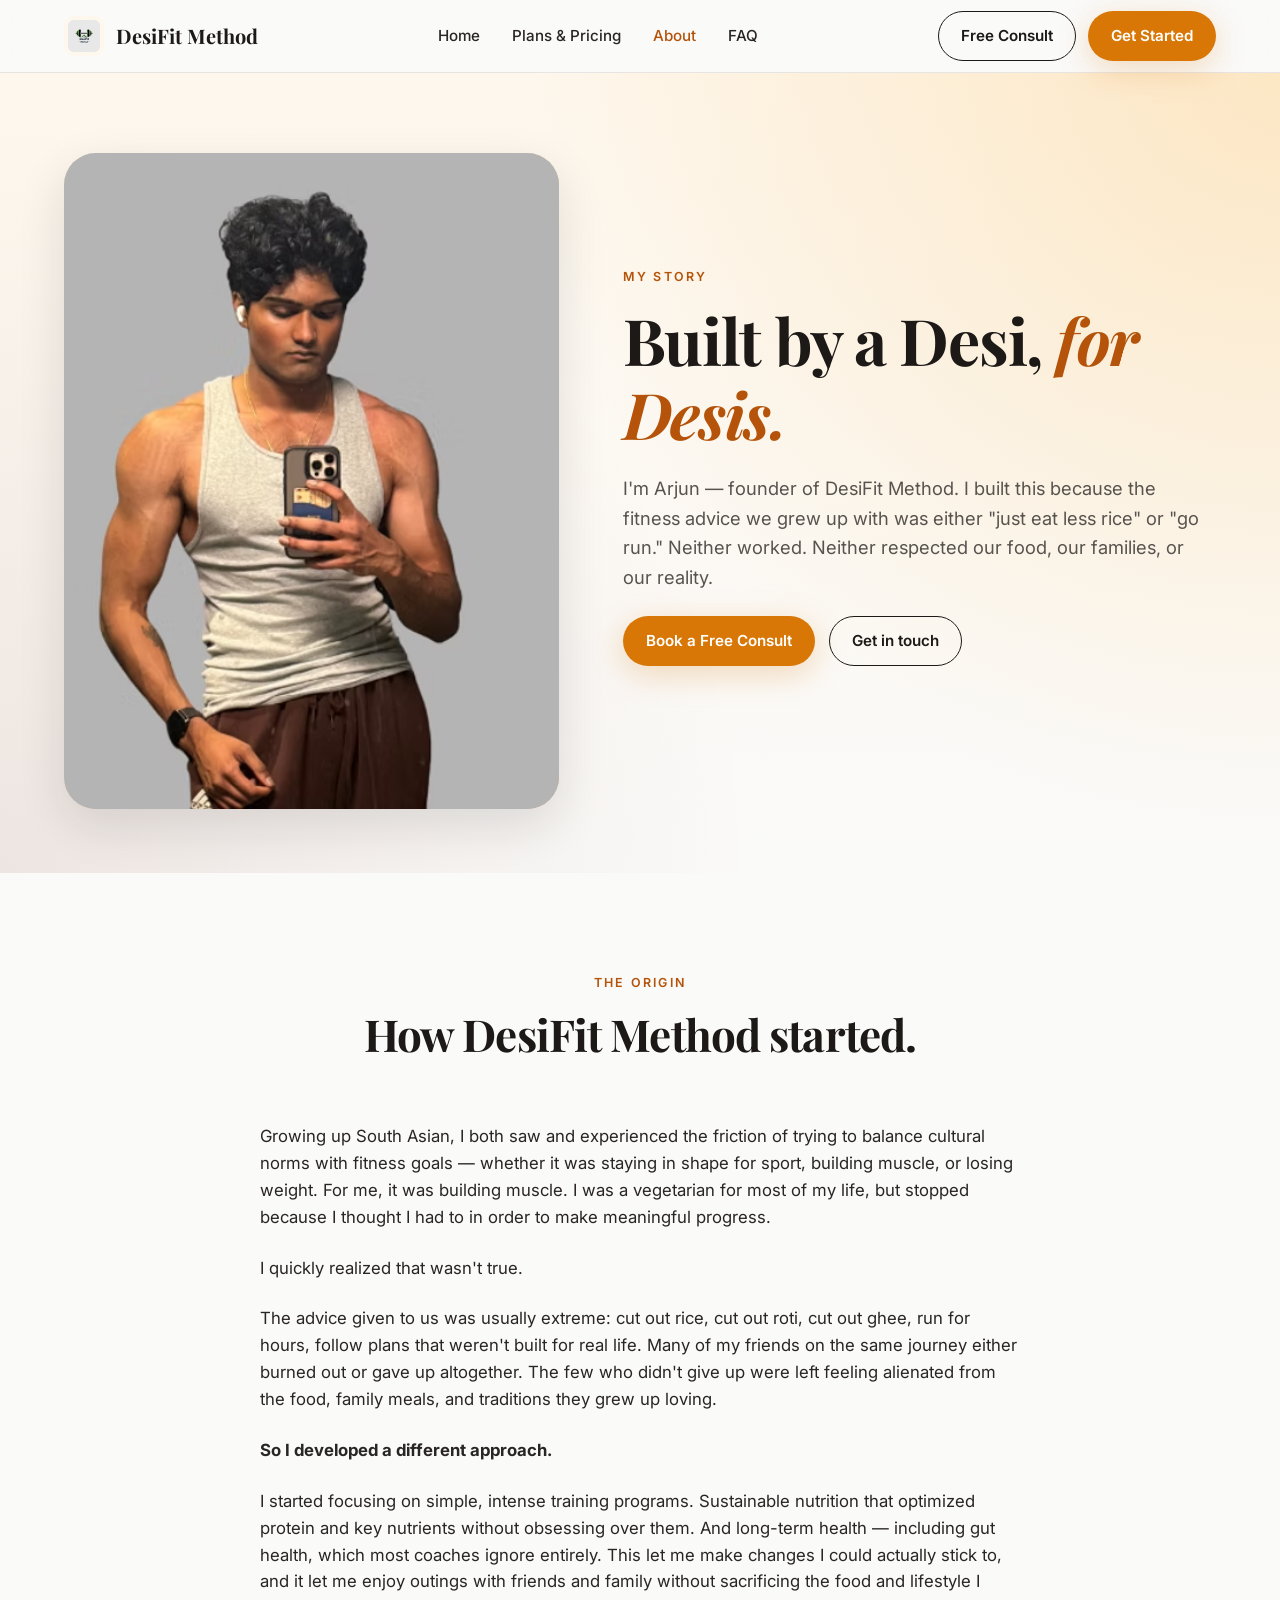
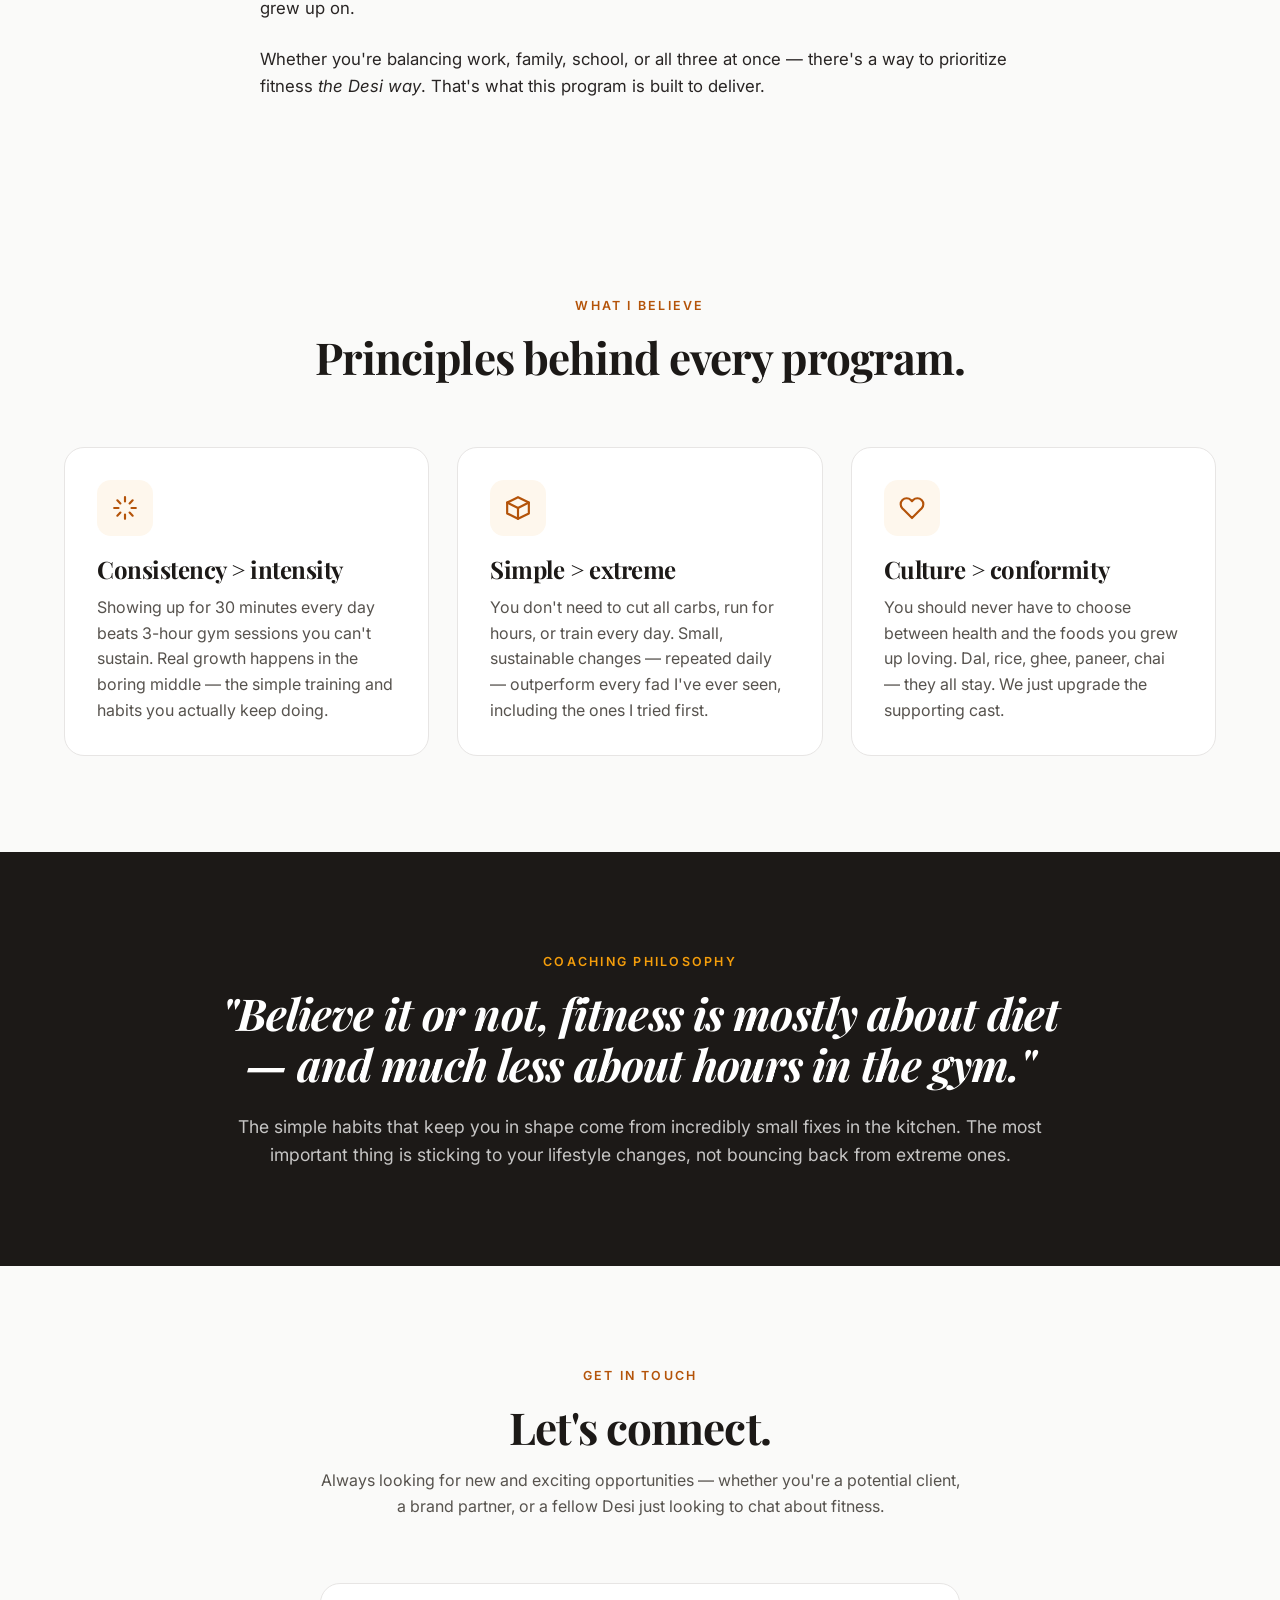
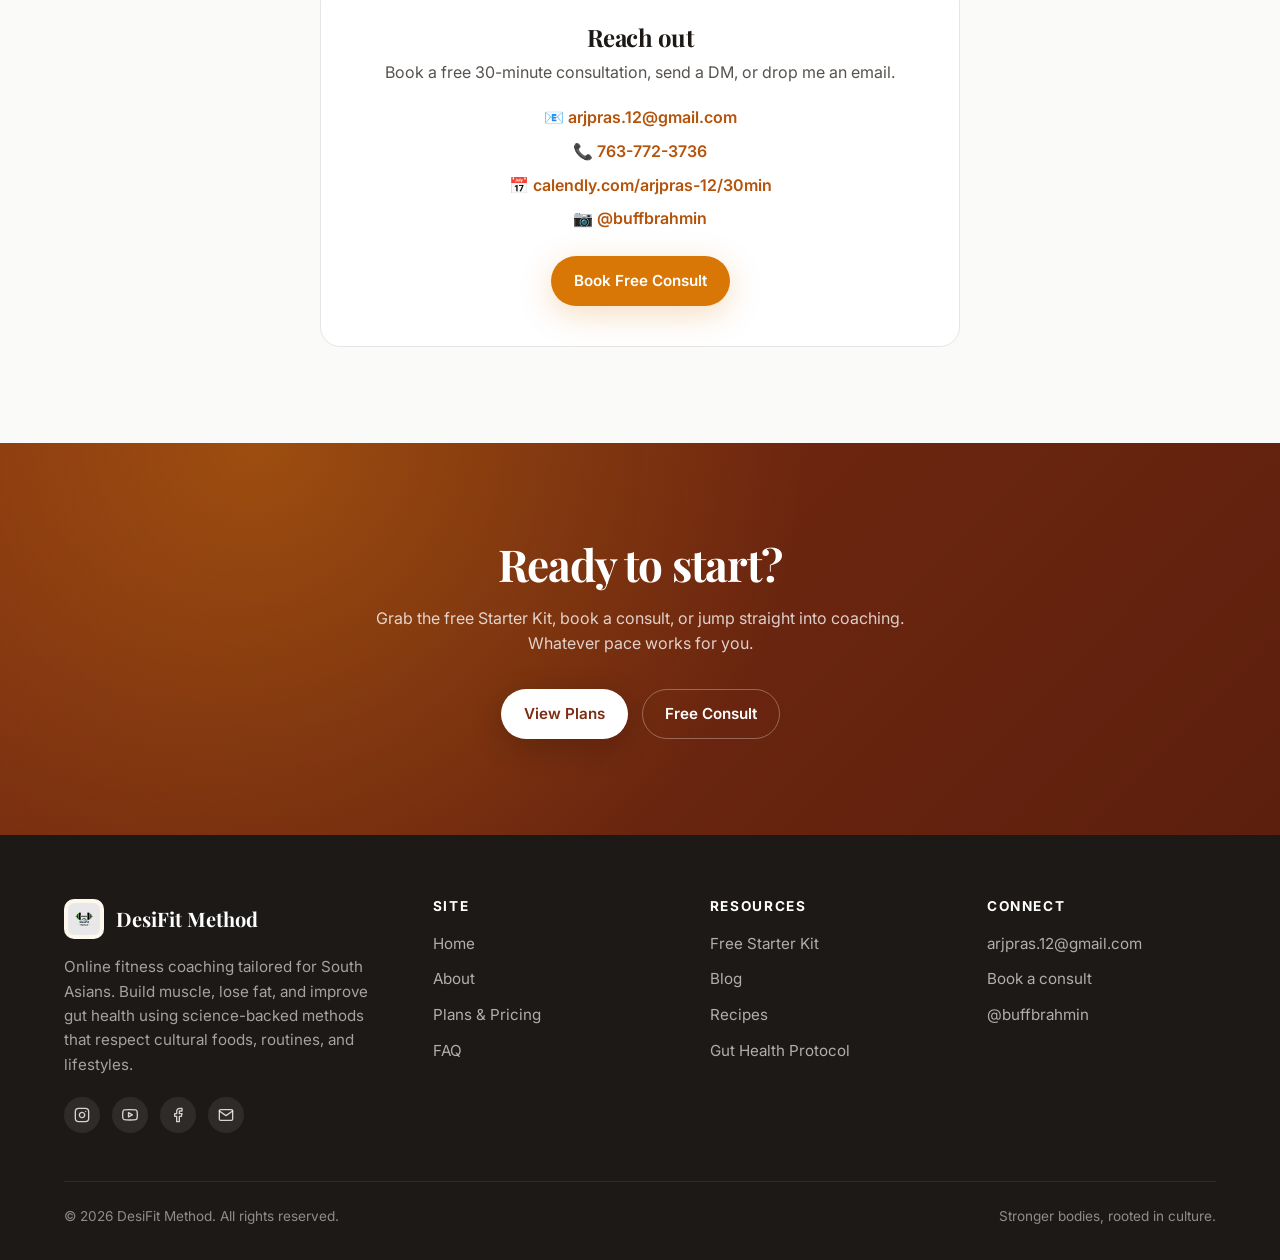
==== commit 1fd2ec2c: "Use new avif portrait on about page Replace the founder photo on the about page with the newly added" ====
--- a/about.html
+++ b/about.html
@@ -42,7 +42,7 @@
       <div class="container about-hero">
         <div class="reveal">
           <div class="about-image">
-            <img src="assets/DesiFit%20Method/7238a8e6-6c25-4584-8477-2551c0dfae1e.png" alt="Arjun Prasad, founder of DesiFit Method" style="width:100%; height:100%; object-fit:cover; border-radius: var(--radius-xl);" onerror="this.style.display='none'; this.parentElement.innerHTML='<span class=&quot;badge-soft&quot;>Built by a Desi, for Desis</span>';" />
+            <img src="assets/DesiFit%20Method/0208%20(1)(1).avif" alt="Arjun Prasad, founder of DesiFit Method" style="width:100%; height:100%; object-fit:cover; border-radius: var(--radius-xl);" onerror="this.style.display='none'; this.parentElement.innerHTML='<span class=&quot;badge-soft&quot;>Built by a Desi, for Desis</span>';" />
           </div>
         </div>
         <div class="reveal">
--- a/styles.css
+++ b/styles.css
@@ -285,55 +285,76 @@
     repeating-linear-gradient(45deg, var(--color-cream-deep) 0 12px, var(--color-cream) 12px 24px);
   overflow: hidden;
   box-shadow: var(--shadow-lg);
-  display: grid;
-  place-items: center;
-}
-
-.hero-visual::before {
+  isolation: isolate;
+}
+
+.hero-photo {
+  position: absolute;
+  inset: 0;
+  width: 100%;
+  height: 100%;
+  object-fit: cover;
+  z-index: 0;
+}
+
+.hero-visual::after {
   content: "";
   position: absolute;
-  inset: 16px;
-  border-radius: calc(var(--radius-xl) - 8px);
-  border: 1px dashed rgba(124, 45, 18, 0.25);
+  inset: 0;
+  background: linear-gradient(180deg, rgba(28, 25, 23, 0) 40%, rgba(28, 25, 23, 0.78) 100%);
   pointer-events: none;
-}
-
-.hero-visual-content {
-  text-align: center;
-  padding: 32px;
-  position: relative;
-}
-
-.hero-visual-content .badge {
+  z-index: 1;
+}
+
+.hero-visual-overlay {
+  position: absolute;
+  left: 0;
+  right: 0;
+  bottom: 0;
+  padding: 28px;
+  text-align: left;
+  z-index: 2;
+  color: #fff;
+}
+
+.hero-visual-overlay .badge {
   display: inline-flex;
   align-items: center;
   gap: 8px;
   background: #fff;
   padding: 8px 14px;
   border-radius: 999px;
-  font-size: 0.85rem;
+  font-size: 0.8rem;
   font-weight: 600;
   color: var(--color-saffron-deep);
   box-shadow: var(--shadow);
-  margin-bottom: 16px;
-}
-
-.hero-visual-content h3 {
-  font-size: 1.6rem;
-  color: var(--color-maroon);
-  margin-bottom: 8px;
+  margin-bottom: 14px;
+}
+
+.hero-visual-overlay h3 {
+  font-size: 1.8rem;
+  color: #fff;
+  margin-bottom: 6px;
+}
+
+.hero-visual-overlay p {
+  color: rgba(255,255,255,0.92);
+  font-weight: 500;
+  margin: 0;
 }
 
 .hero-floating {
   position: absolute;
   background: #fff;
-  padding: 14px 18px;
+  padding: 12px 16px;
   border-radius: var(--radius);
   box-shadow: var(--shadow-lg);
   font-size: 0.85rem;
   display: flex;
   align-items: center;
   gap: 10px;
+  z-index: 3;
+  max-width: calc(100% - 32px);
 }
 
 .hero-floating .dot {
@@ -341,10 +362,11 @@
   height: 8px;
   border-radius: 50%;
   background: var(--color-success);
-}
-
-.hero-floating.top { top: 32px; left: -24px; }
-.hero-floating.bottom { bottom: 40px; right: -24px; }
+  flex-shrink: 0;
+}
+
+.hero-floating.top { top: 16px; left: 16px; max-width: calc(55% - 8px); }
+.hero-floating.bottom { top: 16px; right: 16px; max-width: calc(55% - 8px); }
 
 /* ---------- Sections ---------- */
 
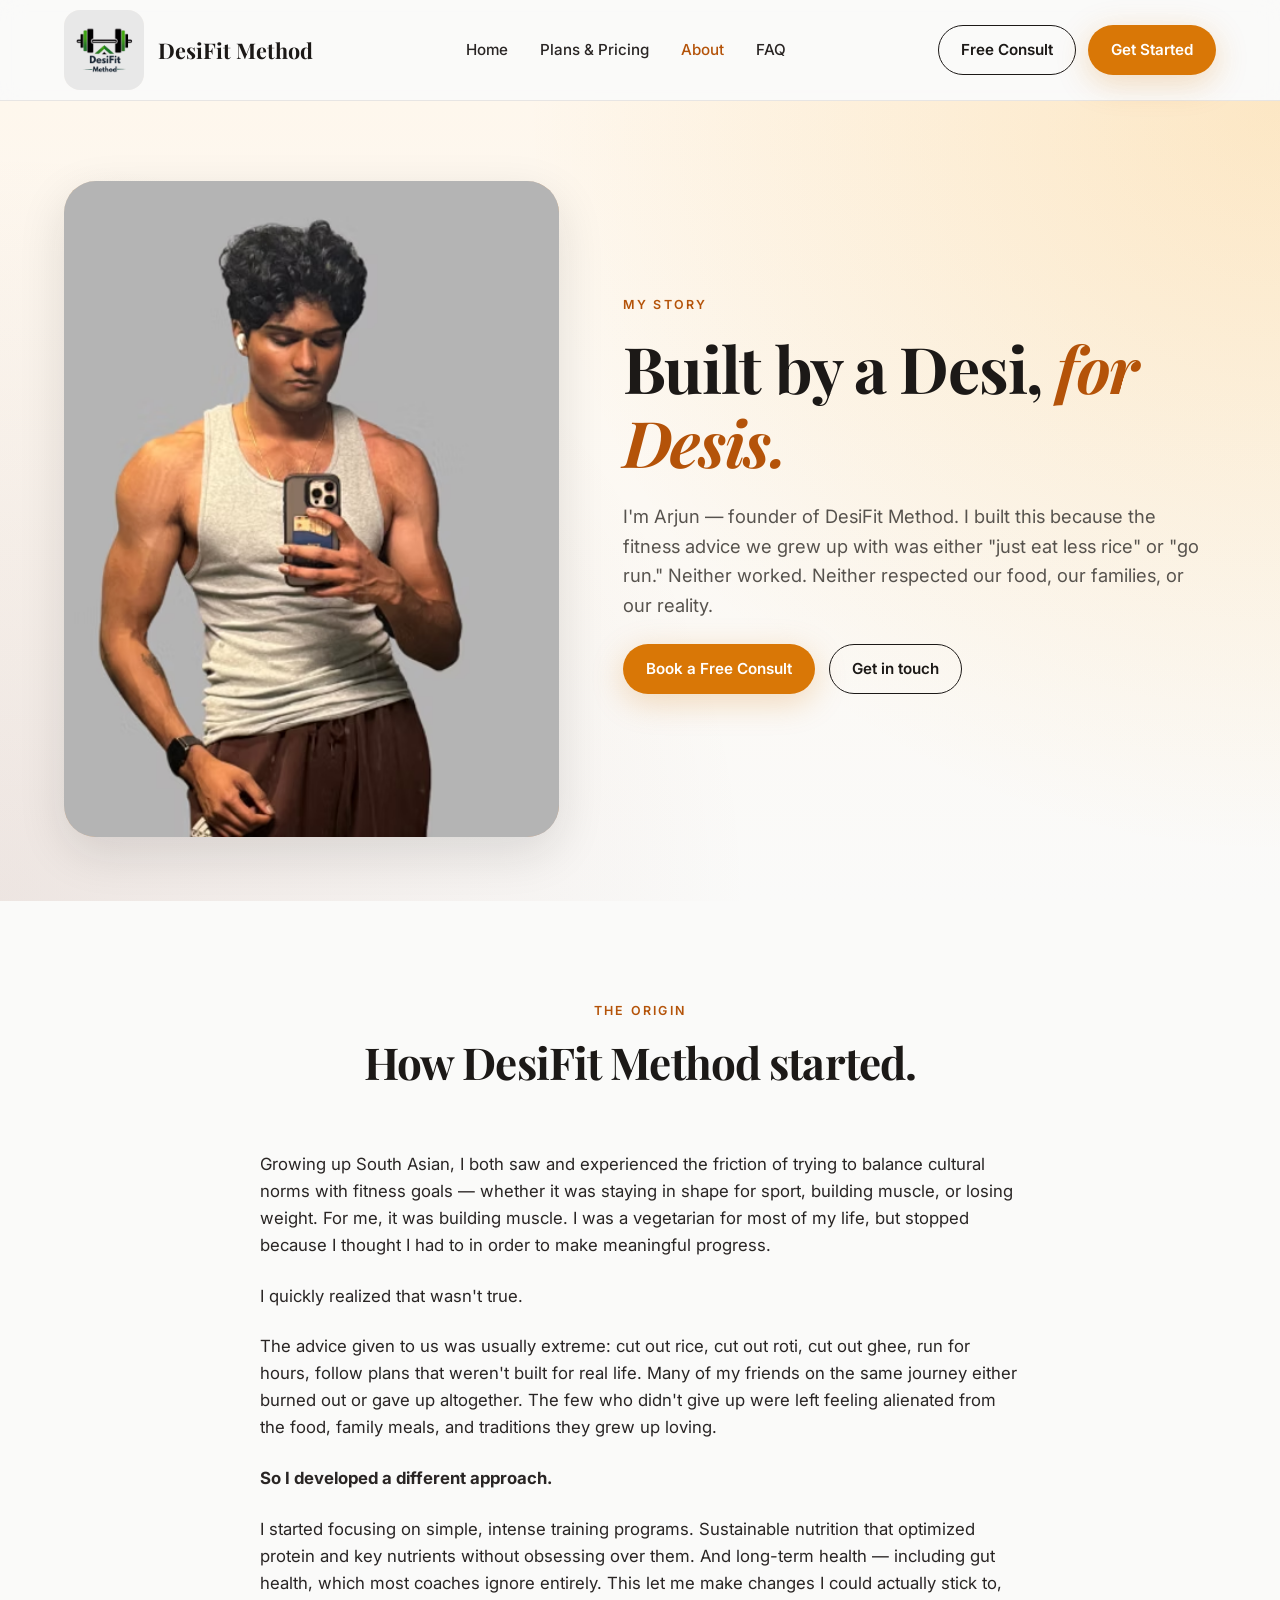
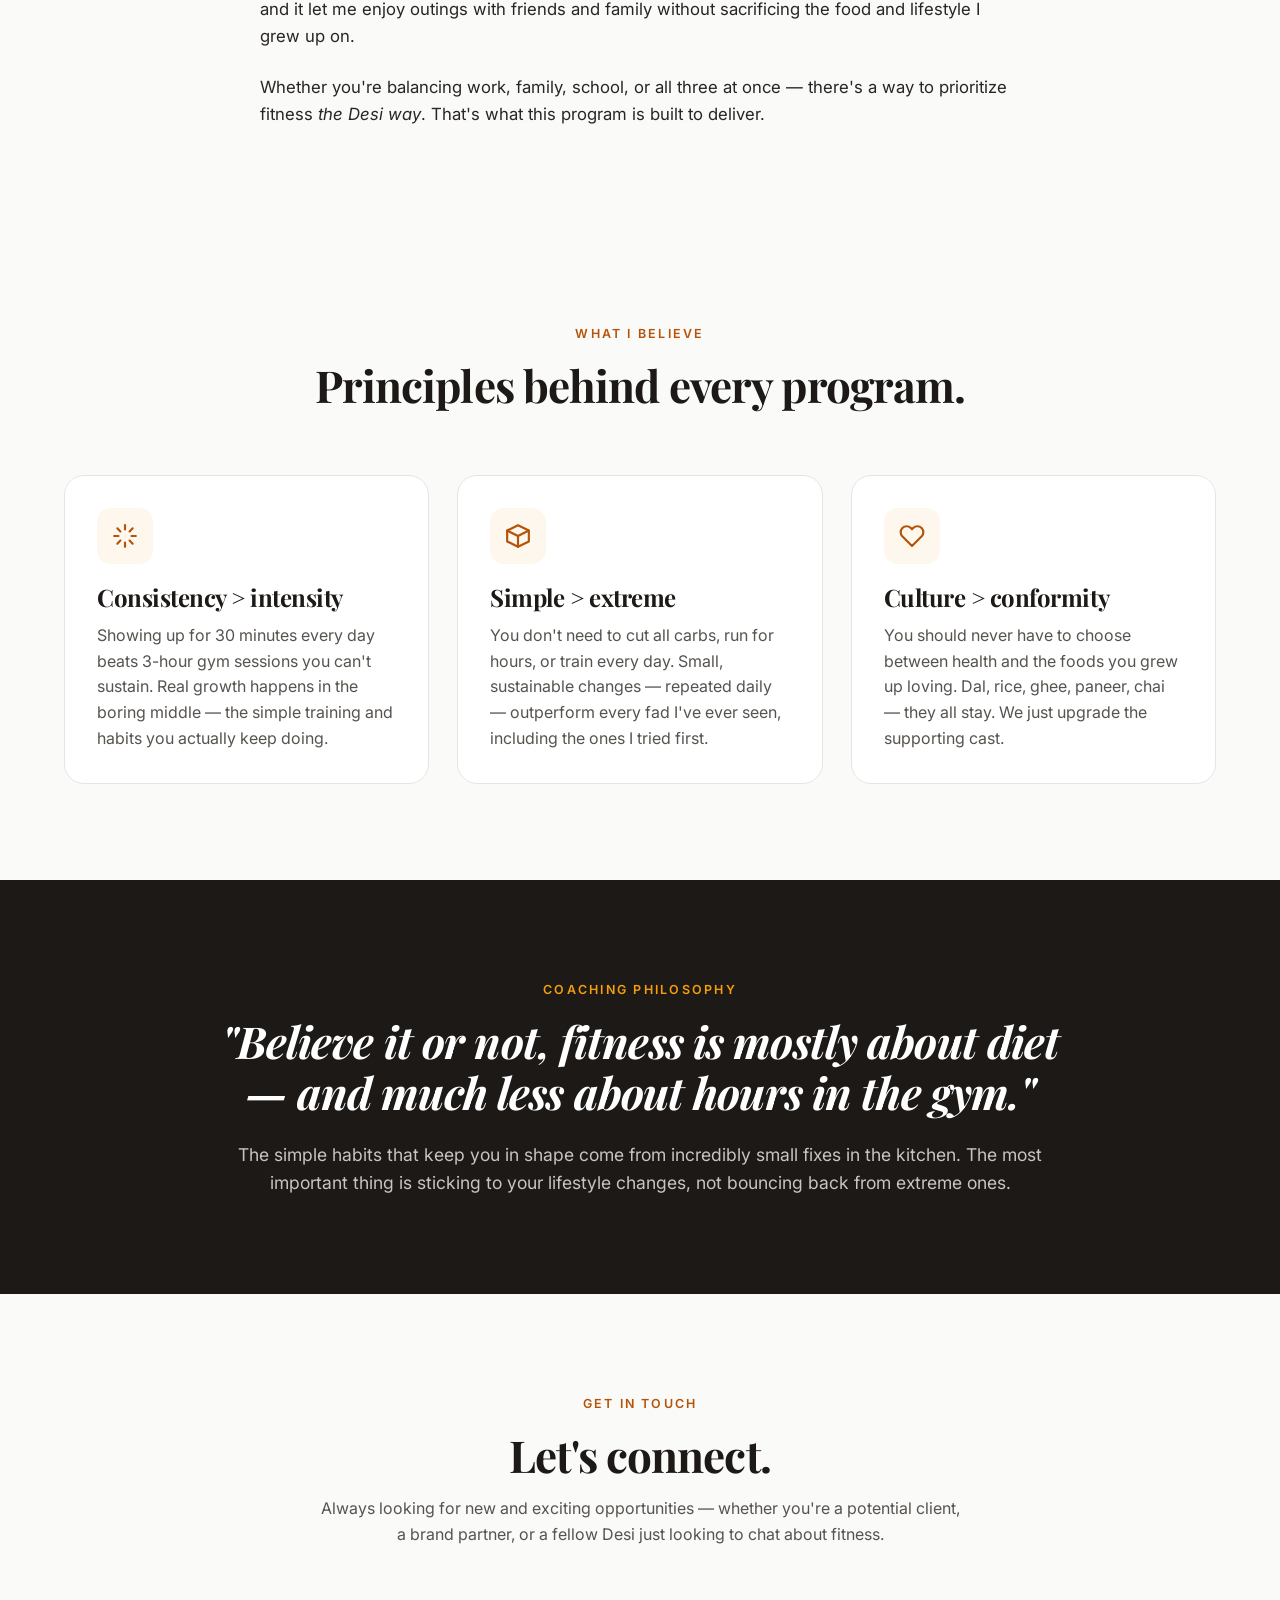
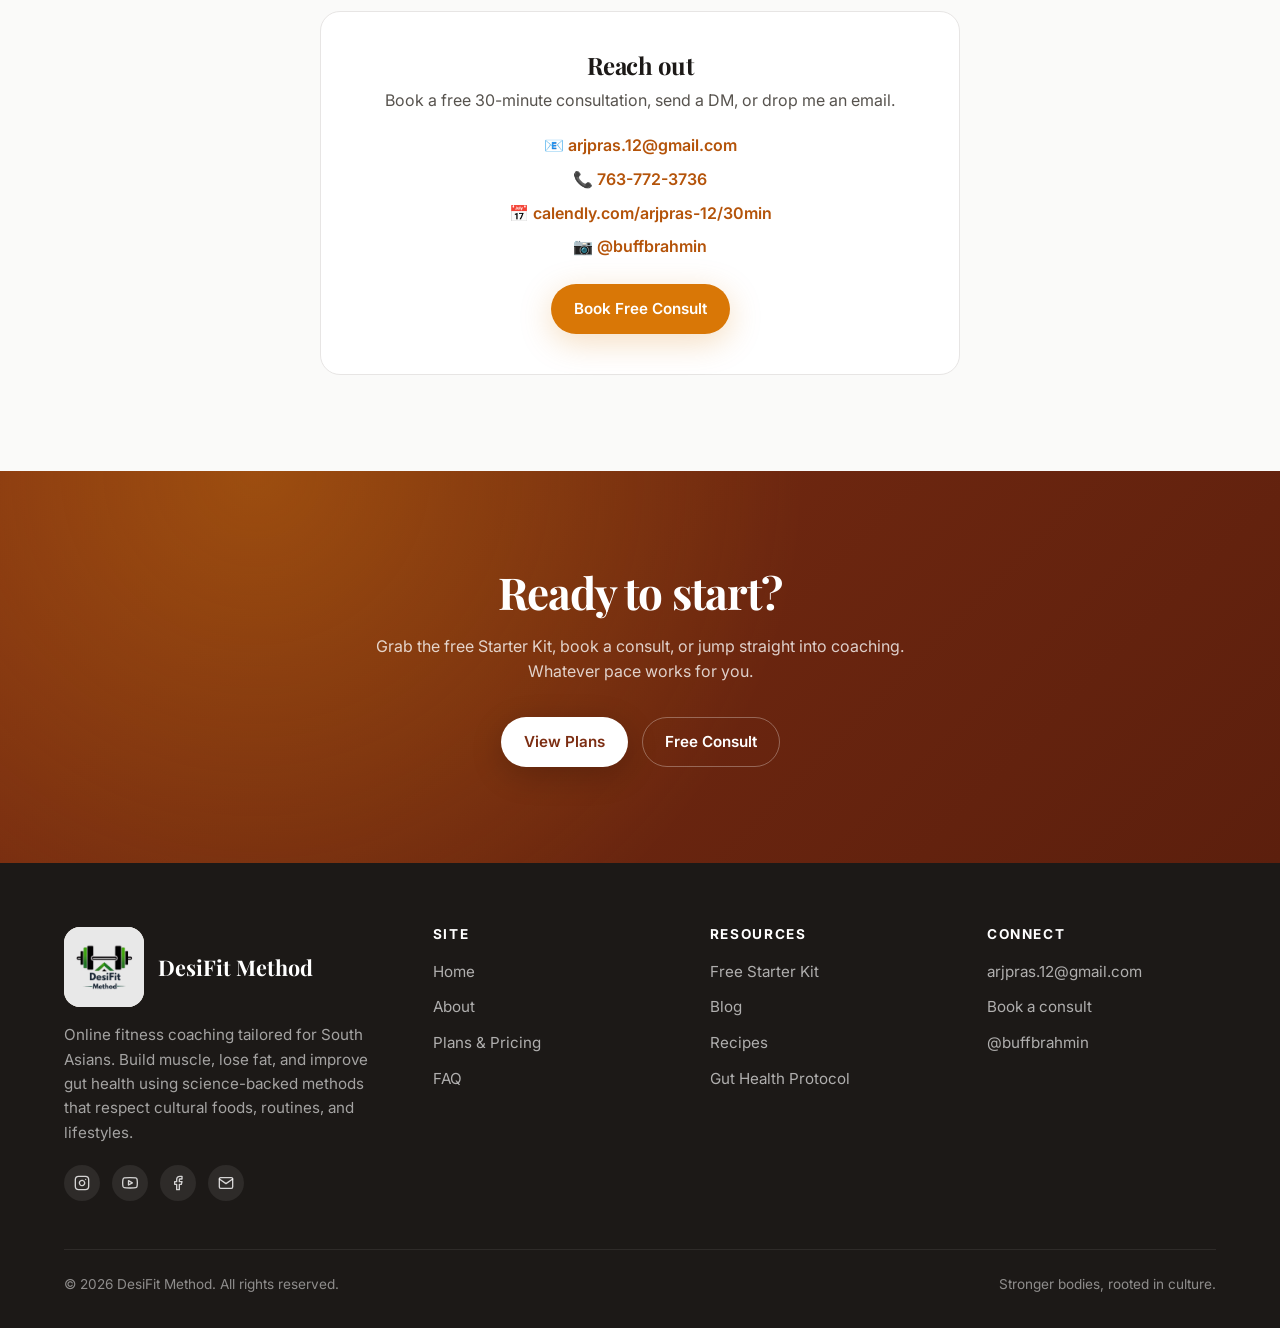
==== commit 5a4d78a7: "Enlarge logo mark within its cream box Wrap the nav/footer logo img in a fixed 80x80 cream-bg contai" ====
--- a/about.html
+++ b/about.html
@@ -16,7 +16,7 @@
   <header class="site-header">
     <nav class="nav" aria-label="Primary">
       <a href="index.html" class="brand">
-        <img src="assets/DesiFit%20Method/DesiFit Method (256 x 256 px).png" alt="DesiFit Method logo" />
+        <span class="brand-logo"><img src="assets/DesiFit%20Method/DesiFit Method (256 x 256 px).png" alt="DesiFit Method logo" /></span>
         <span>DesiFit Method</span>
       </a>
       <ul class="nav-links" id="navLinks">
@@ -171,7 +171,7 @@
       <div class="footer-grid">
         <div class="footer-brand">
           <a href="index.html" class="brand" style="color:#fff;">
-            <img src="assets/DesiFit%20Method/DesiFit Method (256 x 256 px).png" alt="DesiFit Method logo" />
+            <span class="brand-logo"><img src="assets/DesiFit%20Method/DesiFit Method (256 x 256 px).png" alt="DesiFit Method logo" /></span>
             <span>DesiFit Method</span>
           </a>
           <p>Online fitness coaching tailored for South Asians. Build muscle, lose fat, and improve gut health using science-backed methods that respect cultural foods, routines, and lifestyles.</p>
--- a/styles.css
+++ b/styles.css
@@ -111,7 +111,7 @@
   display: flex;
   align-items: center;
   justify-content: space-between;
-  height: 72px;
+  height: 100px;
   max-width: var(--container);
   margin: 0 auto;
   padding: 0 24px;
@@ -120,20 +120,30 @@
 .brand {
   display: flex;
   align-items: center;
-  gap: 12px;
+  gap: 14px;
   font-family: var(--font-display);
   font-weight: 700;
-  font-size: 1.25rem;
+  font-size: 1.35rem;
   color: var(--color-charcoal);
 }
 
-.brand img {
-  width: 40px;
-  height: 40px;
-  border-radius: 10px;
+.brand-logo {
+  width: 80px;
+  height: 80px;
+  border-radius: 16px;
+  background: var(--color-cream);
+  display: grid;
+  place-items: center;
+  overflow: hidden;
+  flex-shrink: 0;
+}
+
+.brand-logo img {
+  width: 100%;
+  height: 100%;
   object-fit: contain;
-  background: var(--color-cream);
-  padding: 4px;
+  transform: scale(1.32);
+  transform-origin: center;
 }
 
 .nav-links {
@@ -1092,7 +1102,7 @@
     display: flex;
     flex-direction: column;
     position: absolute;
-    top: 72px;
+    top: 100px;
     left: 0;
     right: 0;
     background: #fff;
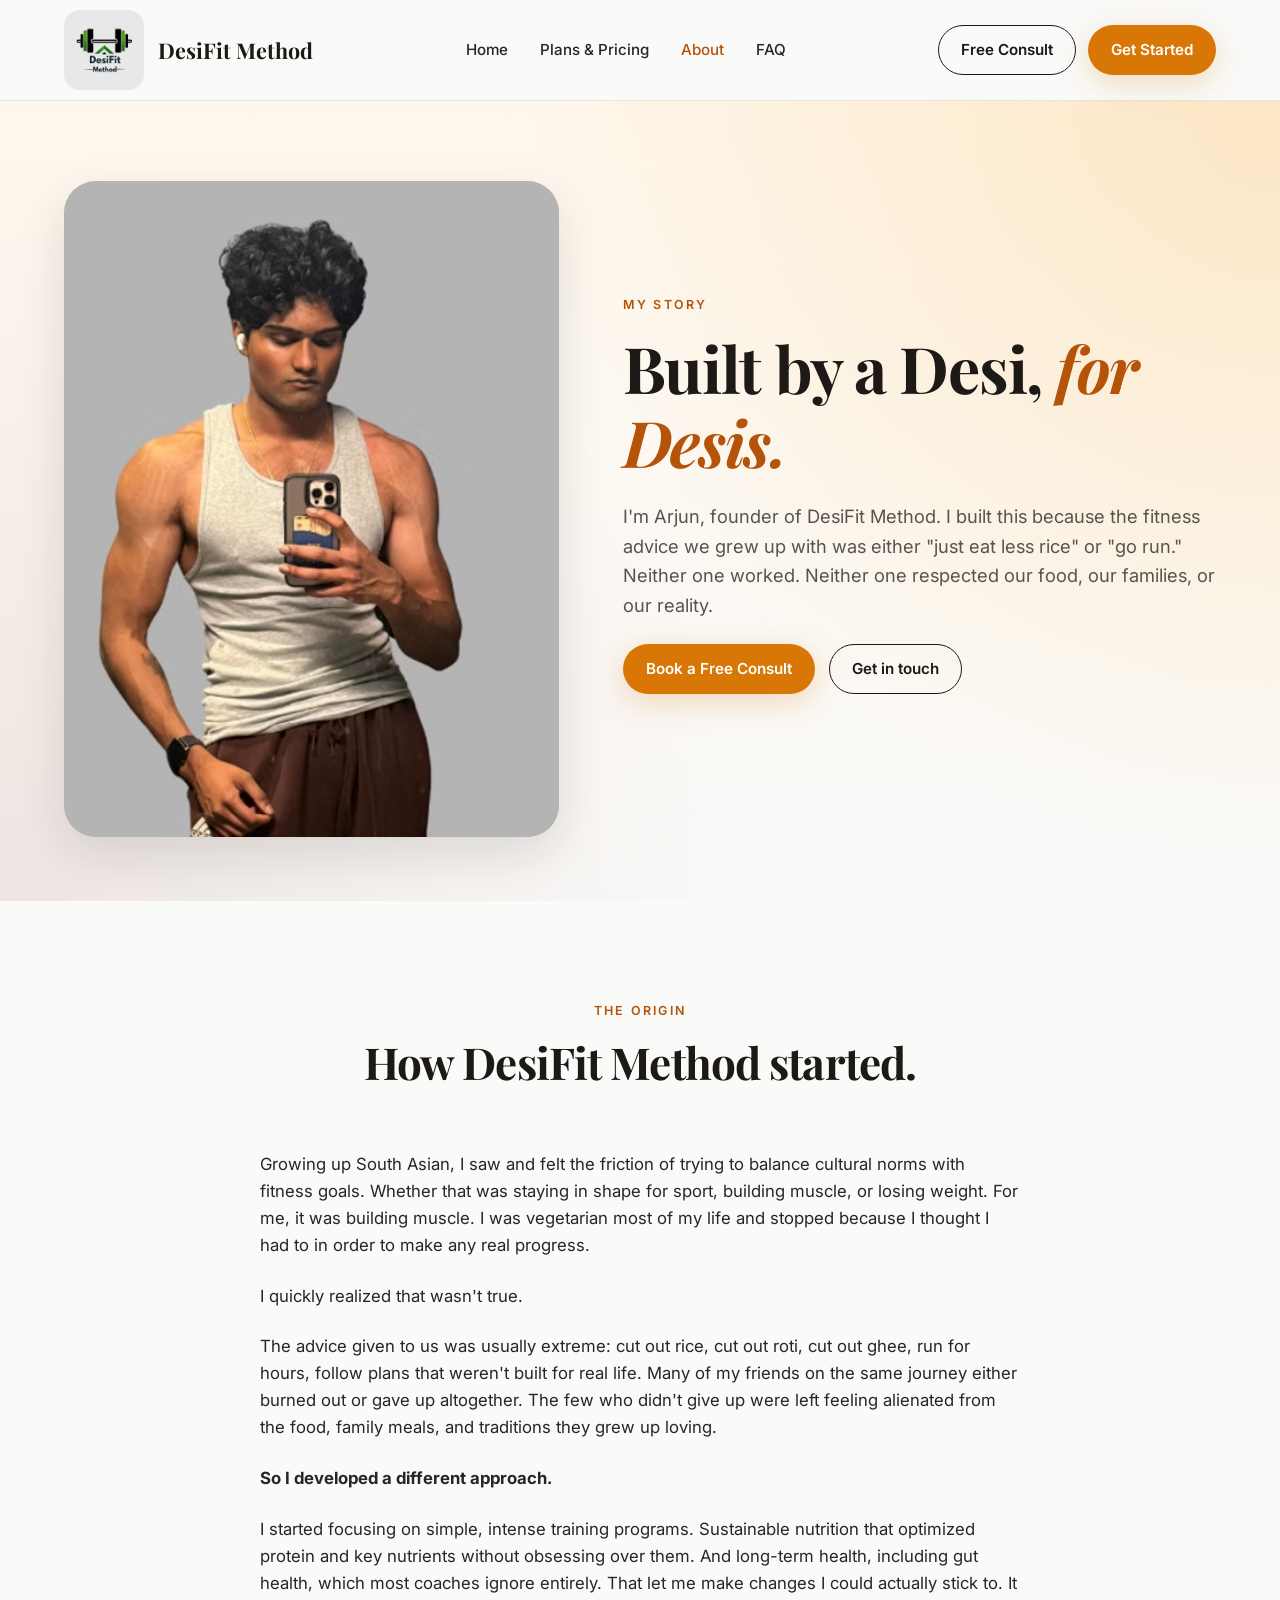
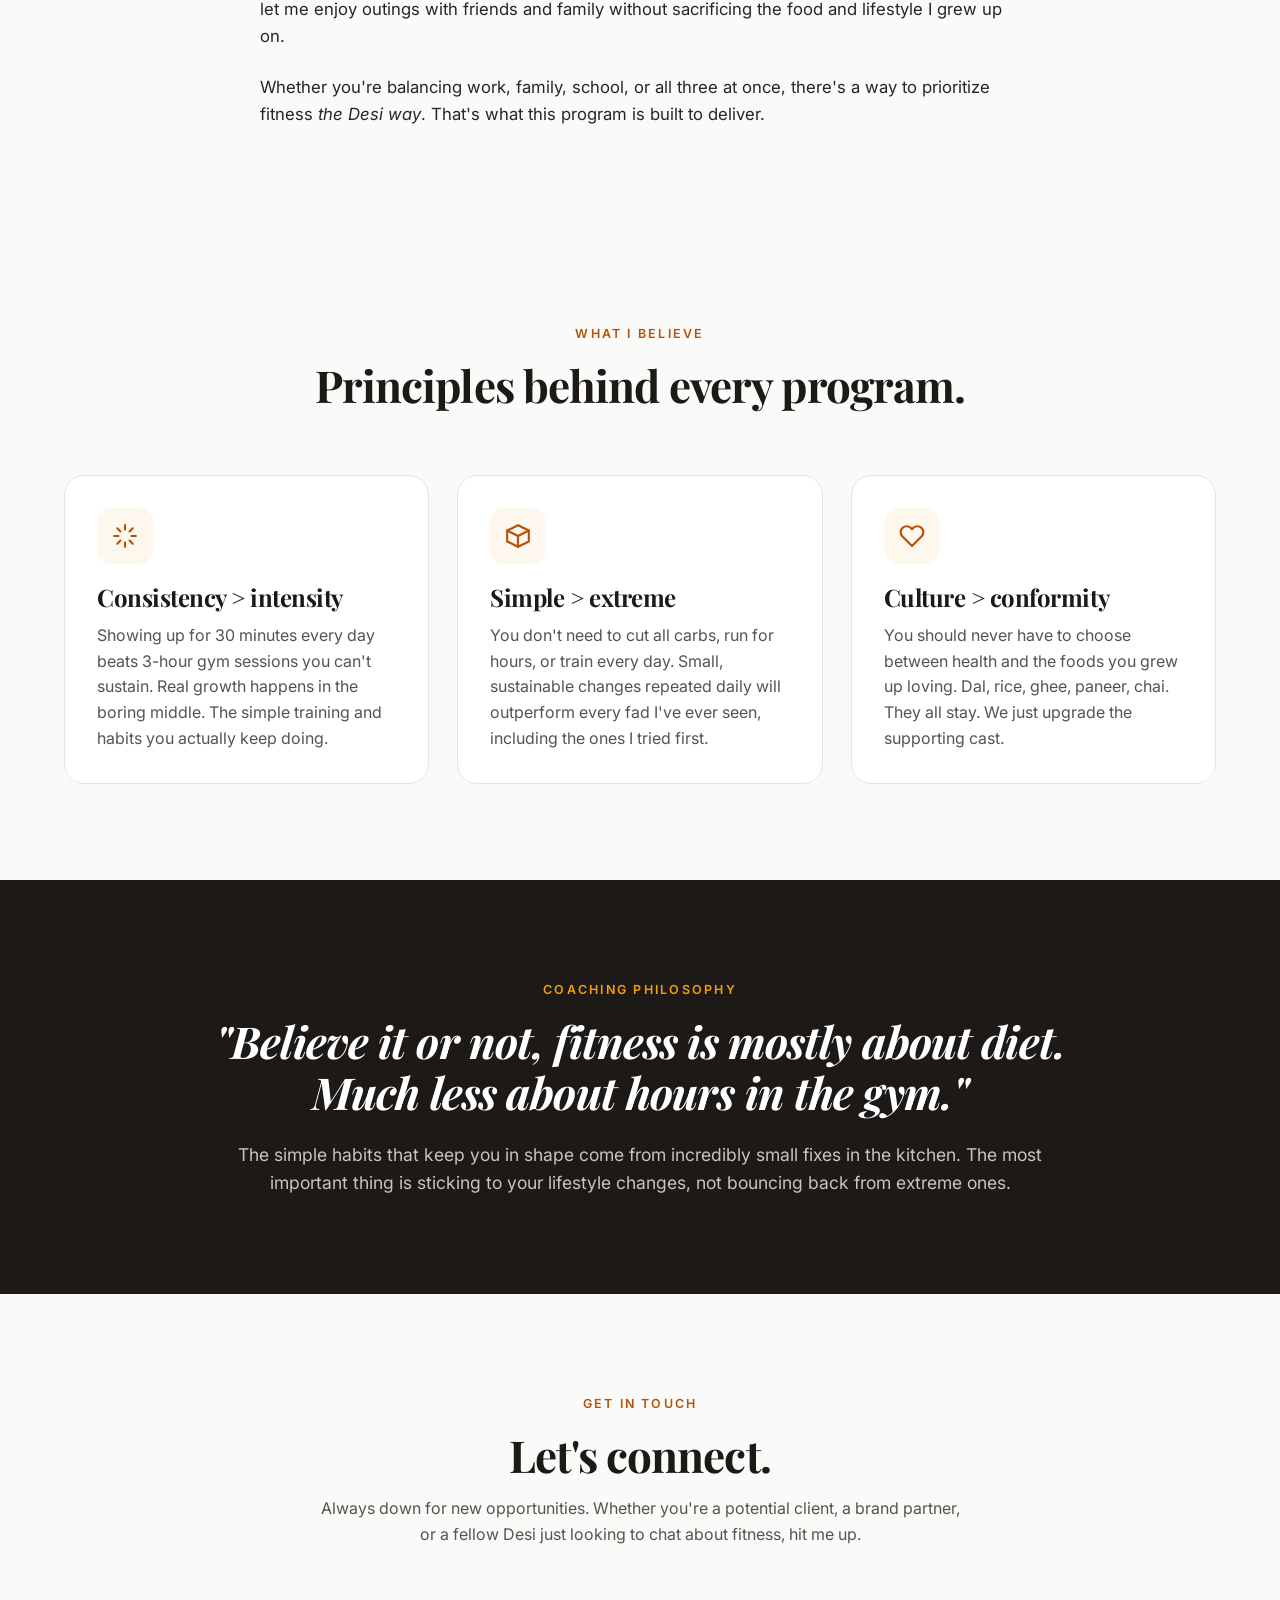
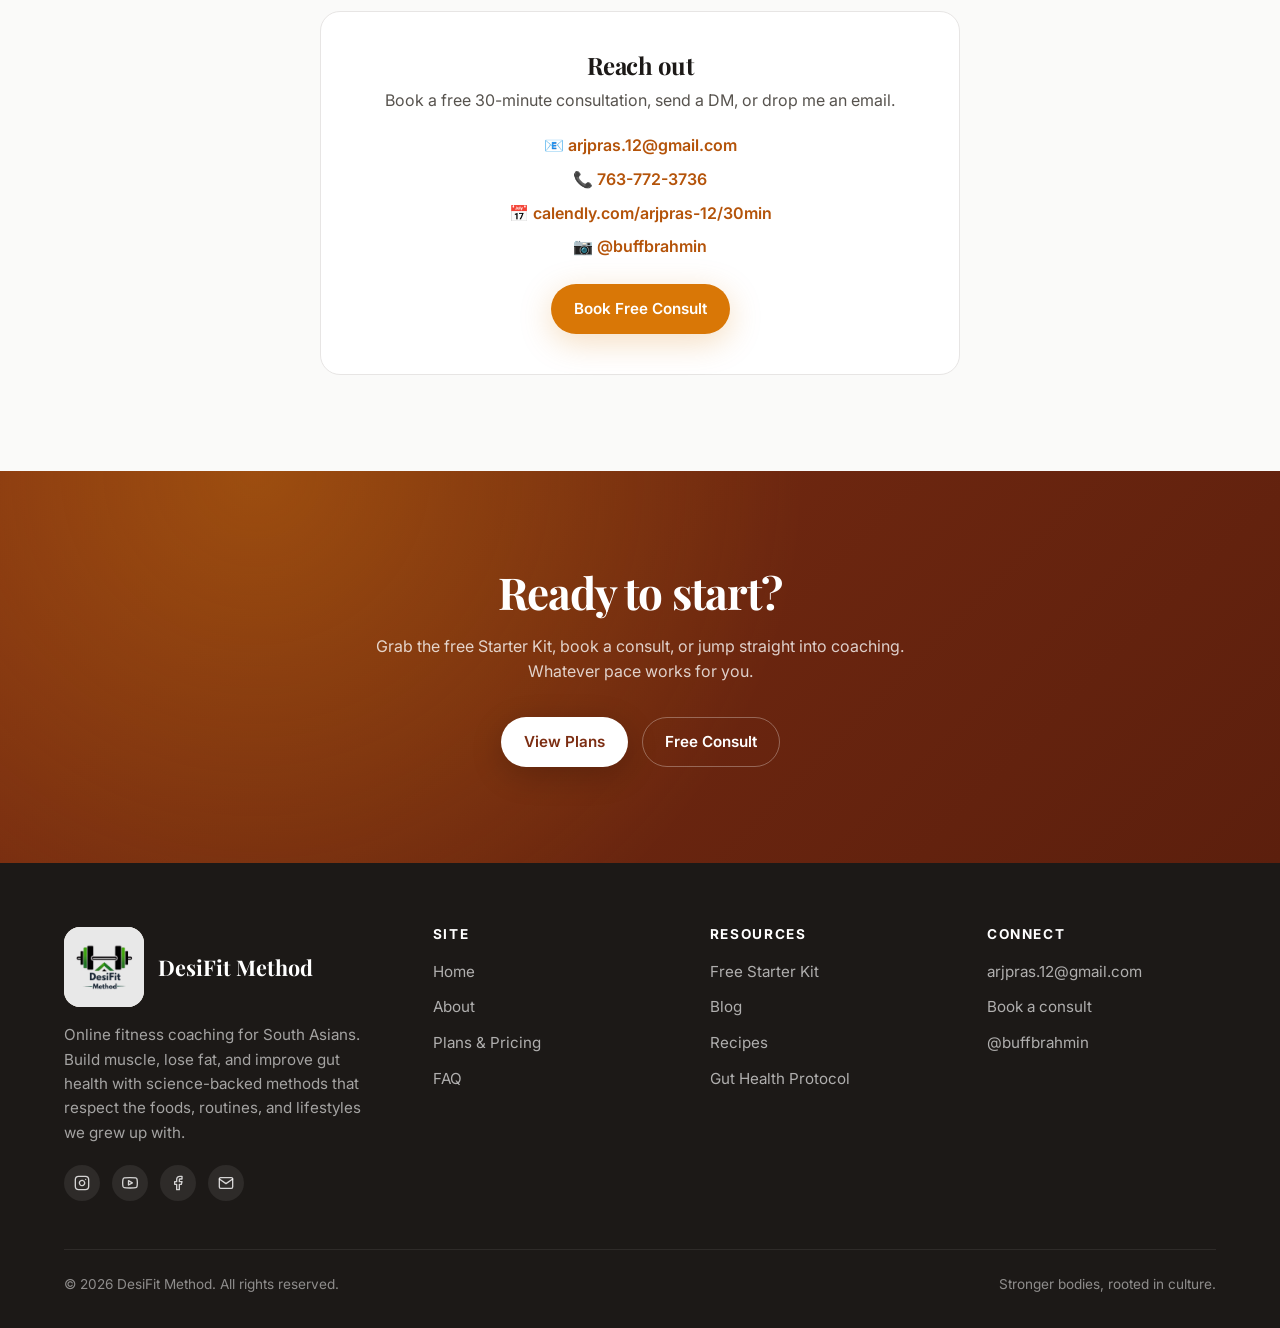
==== commit 8fed9621: "Rewrite descriptions in founder voice, drop em dashes Reword body copy across home, plans, and about" ====
--- a/about.html
+++ b/about.html
@@ -3,8 +3,8 @@
 <head>
   <meta charset="UTF-8" />
   <meta name="viewport" content="width=device-width, initial-scale=1.0" />
-  <title>About — DesiFit Method</title>
-  <meta name="description" content="Meet Arjun Prasad, founder of DesiFit Method. A vegetarian-raised South Asian who built a sustainable, science-backed approach to fitness without giving up cultural roots." />
+  <title>About | DesiFit Method</title>
+  <meta name="description" content="I'm Arjun Prasad, founder of DesiFit Method. A vegetarian-raised South Asian who built a sustainable, science-backed approach to fitness without giving up cultural roots." />
   <link rel="icon" type="image/png" href="assets/DesiFit%20Method/DesiFit Method (256 x 256 px).png" />
   <link rel="preconnect" href="https://fonts.googleapis.com" />
   <link rel="preconnect" href="https://fonts.gstatic.com" crossorigin />
@@ -48,7 +48,7 @@
         <div class="reveal">
           <span class="eyebrow">My Story</span>
           <h1>Built by a Desi, <span class="accent">for Desis.</span></h1>
-          <p style="font-size: 1.15rem; margin: 24px 0;">I'm Arjun — founder of DesiFit Method. I built this because the fitness advice we grew up with was either "just eat less rice" or "go run." Neither worked. Neither respected our food, our families, or our reality.</p>
+          <p style="font-size: 1.15rem; margin: 24px 0;">I'm Arjun, founder of DesiFit Method. I built this because the fitness advice we grew up with was either "just eat less rice" or "go run." Neither one worked. Neither one respected our food, our families, or our reality.</p>
           <div class="hero-cta">
             <a href="https://calendly.com/arjpras-12/30min" target="_blank" rel="noopener" class="btn btn-primary">Book a Free Consult</a>
             <a href="#contact" class="btn btn-secondary">Get in touch</a>
@@ -66,7 +66,7 @@
         </div>
 
         <div class="story-grid reveal">
-          <p>Growing up South Asian, I both saw and experienced the friction of trying to balance cultural norms with fitness goals — whether it was staying in shape for sport, building muscle, or losing weight. For me, it was building muscle. I was a vegetarian for most of my life, but stopped because I thought I had to in order to make meaningful progress.</p>
+          <p>Growing up South Asian, I saw and felt the friction of trying to balance cultural norms with fitness goals. Whether that was staying in shape for sport, building muscle, or losing weight. For me, it was building muscle. I was vegetarian most of my life and stopped because I thought I had to in order to make any real progress.</p>
 
           <p>I quickly realized that wasn't true.</p>
 
@@ -74,9 +74,9 @@
 
           <p><strong>So I developed a different approach.</strong></p>
 
-          <p>I started focusing on simple, intense training programs. Sustainable nutrition that optimized protein and key nutrients without obsessing over them. And long-term health — including gut health, which most coaches ignore entirely. This let me make changes I could actually stick to, and it let me enjoy outings with friends and family without sacrificing the food and lifestyle I grew up on.</p>
-
-          <p>Whether you're balancing work, family, school, or all three at once — there's a way to prioritize fitness <em>the Desi way</em>. That's what this program is built to deliver.</p>
+          <p>I started focusing on simple, intense training programs. Sustainable nutrition that optimized protein and key nutrients without obsessing over them. And long-term health, including gut health, which most coaches ignore entirely. That let me make changes I could actually stick to. It let me enjoy outings with friends and family without sacrificing the food and lifestyle I grew up on.</p>
+
+          <p>Whether you're balancing work, family, school, or all three at once, there's a way to prioritize fitness <em>the Desi way</em>. That's what this program is built to deliver.</p>
         </div>
       </div>
     </section>
@@ -95,7 +95,7 @@
               <svg width="26" height="26" viewBox="0 0 24 24" fill="none" stroke="currentColor" stroke-width="2" stroke-linecap="round" stroke-linejoin="round"><path d="M12 2v4M12 18v4M4.93 4.93l2.83 2.83M16.24 16.24l2.83 2.83M2 12h4M18 12h4M4.93 19.07l2.83-2.83M16.24 7.76l2.83-2.83"/></svg>
             </div>
             <h3>Consistency &gt; intensity</h3>
-            <p>Showing up for 30 minutes every day beats 3-hour gym sessions you can't sustain. Real growth happens in the boring middle — the simple training and habits you actually keep doing.</p>
+            <p>Showing up for 30 minutes every day beats 3-hour gym sessions you can't sustain. Real growth happens in the boring middle. The simple training and habits you actually keep doing.</p>
           </article>
 
           <article class="pillar reveal">
@@ -103,7 +103,7 @@
               <svg width="26" height="26" viewBox="0 0 24 24" fill="none" stroke="currentColor" stroke-width="2" stroke-linecap="round" stroke-linejoin="round"><path d="M12 2L2 7v10l10 5 10-5V7l-10-5z"/><path d="M2 7l10 5 10-5"/><path d="M12 22V12"/></svg>
             </div>
             <h3>Simple &gt; extreme</h3>
-            <p>You don't need to cut all carbs, run for hours, or train every day. Small, sustainable changes — repeated daily — outperform every fad I've ever seen, including the ones I tried first.</p>
+            <p>You don't need to cut all carbs, run for hours, or train every day. Small, sustainable changes repeated daily will outperform every fad I've ever seen, including the ones I tried first.</p>
           </article>
 
           <article class="pillar reveal">
@@ -111,7 +111,7 @@
               <svg width="26" height="26" viewBox="0 0 24 24" fill="none" stroke="currentColor" stroke-width="2" stroke-linecap="round" stroke-linejoin="round"><path d="M20.84 4.61a5.5 5.5 0 0 0-7.78 0L12 5.67l-1.06-1.06a5.5 5.5 0 0 0-7.78 7.78l1.06 1.06L12 21.23l7.78-7.78 1.06-1.06a5.5 5.5 0 0 0 0-7.78z"/></svg>
             </div>
             <h3>Culture &gt; conformity</h3>
-            <p>You should never have to choose between health and the foods you grew up loving. Dal, rice, ghee, paneer, chai — they all stay. We just upgrade the supporting cast.</p>
+            <p>You should never have to choose between health and the foods you grew up loving. Dal, rice, ghee, paneer, chai. They all stay. We just upgrade the supporting cast.</p>
           </article>
         </div>
       </div>
@@ -122,7 +122,7 @@
       <div class="container-narrow" style="text-align: center;">
         <div class="reveal">
           <span class="eyebrow" style="color: var(--color-turmeric);">Coaching philosophy</span>
-          <h2 style="color: #fff; margin-bottom: 24px; font-style: italic;">"Believe it or not, fitness is mostly about diet — and much less about hours in the gym."</h2>
+          <h2 style="color: #fff; margin-bottom: 24px; font-style: italic;">"Believe it or not, fitness is mostly about diet. Much less about hours in the gym."</h2>
           <p style="color: rgba(255,255,255,0.75); font-size: 1.1rem;">The simple habits that keep you in shape come from incredibly small fixes in the kitchen. The most important thing is sticking to your lifestyle changes, not bouncing back from extreme ones.</p>
         </div>
       </div>
@@ -134,7 +134,7 @@
         <div class="section-header reveal">
           <span class="eyebrow">Get in Touch</span>
           <h2>Let's connect.</h2>
-          <p>Always looking for new and exciting opportunities — whether you're a potential client, a brand partner, or a fellow Desi just looking to chat about fitness.</p>
+          <p>Always down for new opportunities. Whether you're a potential client, a brand partner, or a fellow Desi just looking to chat about fitness, hit me up.</p>
         </div>
 
         <div class="contact-card reveal">
@@ -174,7 +174,7 @@
             <span class="brand-logo"><img src="assets/DesiFit%20Method/DesiFit Method (256 x 256 px).png" alt="DesiFit Method logo" /></span>
             <span>DesiFit Method</span>
           </a>
-          <p>Online fitness coaching tailored for South Asians. Build muscle, lose fat, and improve gut health using science-backed methods that respect cultural foods, routines, and lifestyles.</p>
+          <p>Online fitness coaching for South Asians. Build muscle, lose fat, and improve gut health with science-backed methods that respect the foods, routines, and lifestyles we grew up with.</p>
           <div class="socials">
             <a href="https://instagram.com/buffbrahmin/" target="_blank" rel="noopener" aria-label="Instagram"><svg width="16" height="16" viewBox="0 0 24 24" fill="none" stroke="currentColor" stroke-width="2" stroke-linecap="round" stroke-linejoin="round"><rect x="2" y="2" width="20" height="20" rx="5" ry="5"/><path d="M16 11.37A4 4 0 1 1 12.63 8 4 4 0 0 1 16 11.37z"/><line x1="17.5" y1="6.5" x2="17.51" y2="6.5"/></svg></a>
             <a href="#" aria-label="YouTube"><svg width="16" height="16" viewBox="0 0 24 24" fill="none" stroke="currentColor" stroke-width="2" stroke-linecap="round" stroke-linejoin="round"><path d="M22.54 6.42a2.78 2.78 0 0 0-1.94-2C18.88 4 12 4 12 4s-6.88 0-8.6.46a2.78 2.78 0 0 0-1.94 2A29 29 0 0 0 1 11.75a29 29 0 0 0 .46 5.33A2.78 2.78 0 0 0 3.4 19c1.72.46 8.6.46 8.6.46s6.88 0 8.6-.46a2.78 2.78 0 0 0 1.94-2 29 29 0 0 0 .46-5.25 29 29 0 0 0-.46-5.33z"/><polygon points="9.75 15.02 15.5 11.75 9.75 8.48 9.75 15.02"/></svg></a>
--- a/styles.css
+++ b/styles.css
@@ -792,6 +792,12 @@
 
 .compare tr:nth-child(even) td { background: rgba(254, 247, 237, 0.4); }
 
+.compare .x {
+  color: var(--color-soft);
+  opacity: 0.55;
+  font-size: 0.9rem;
+}
+
 /* ---------- Guarantee ---------- */
 
 .guarantee-card {
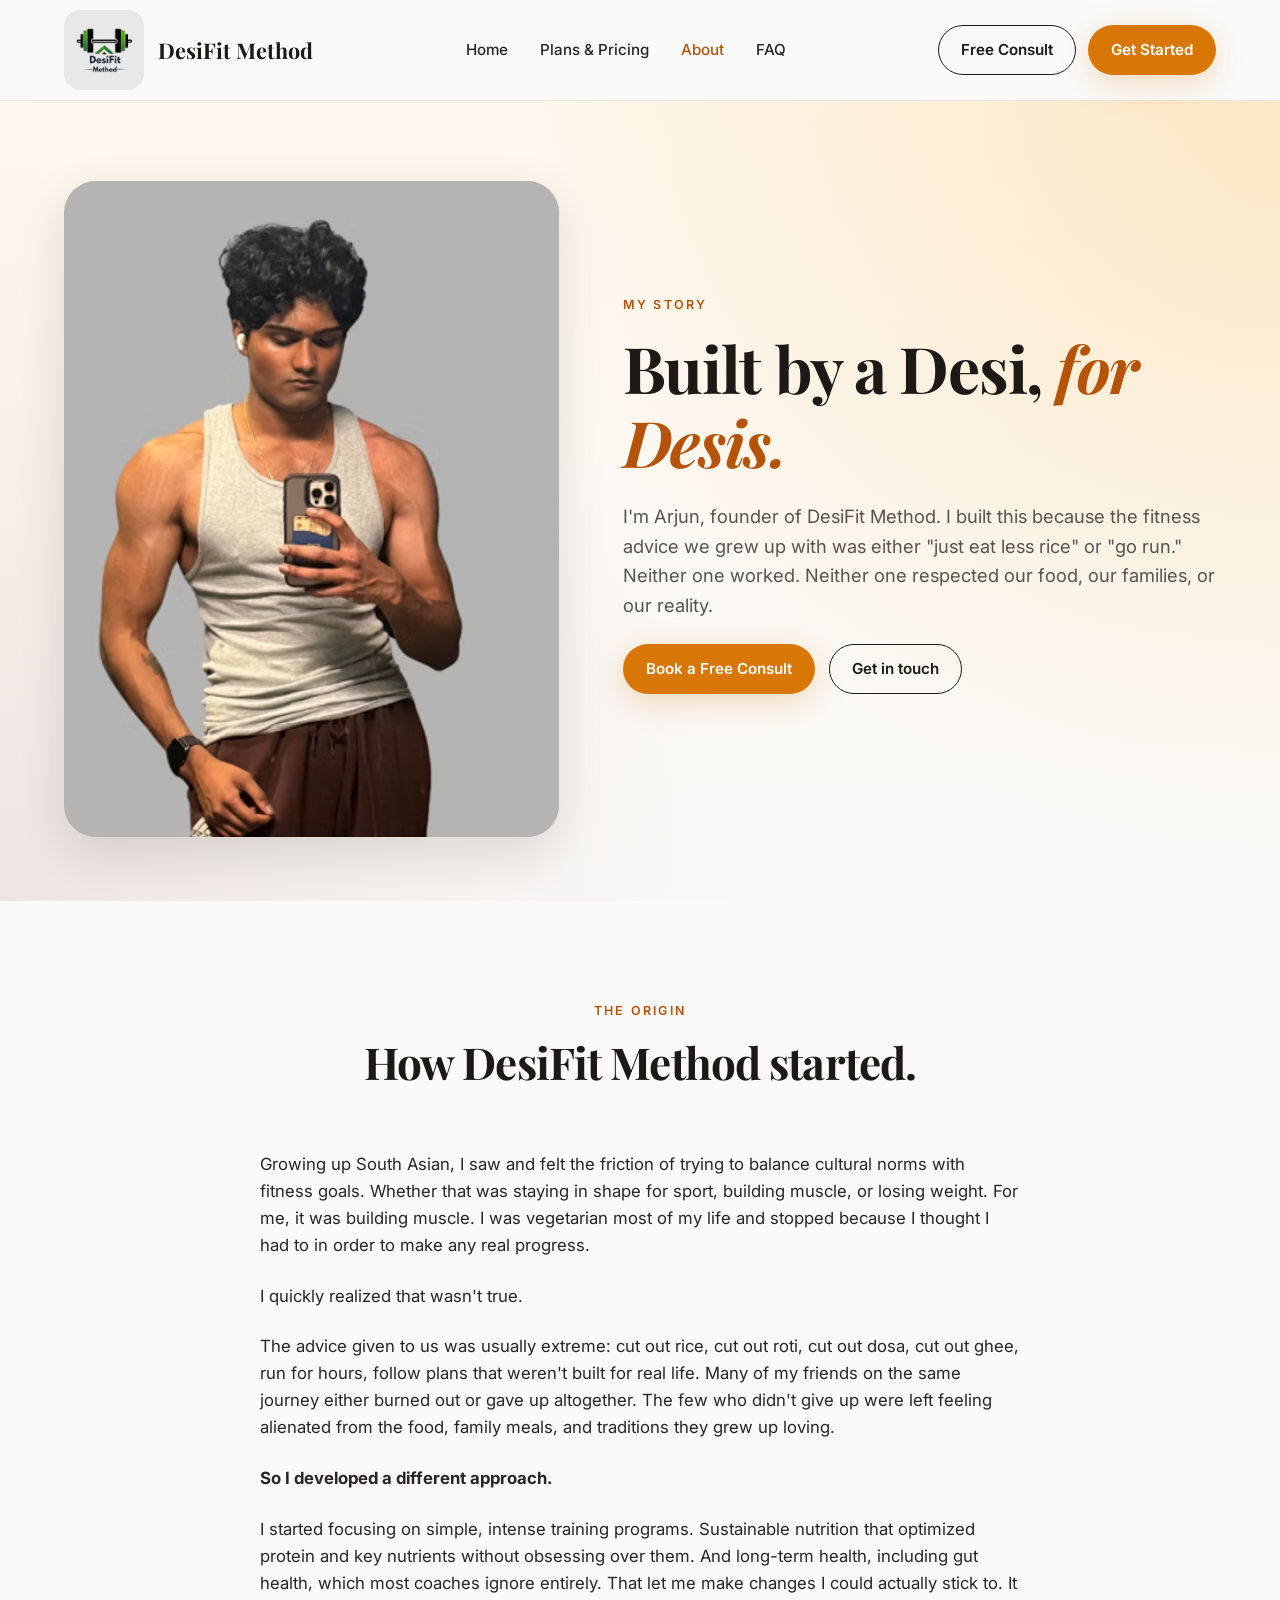
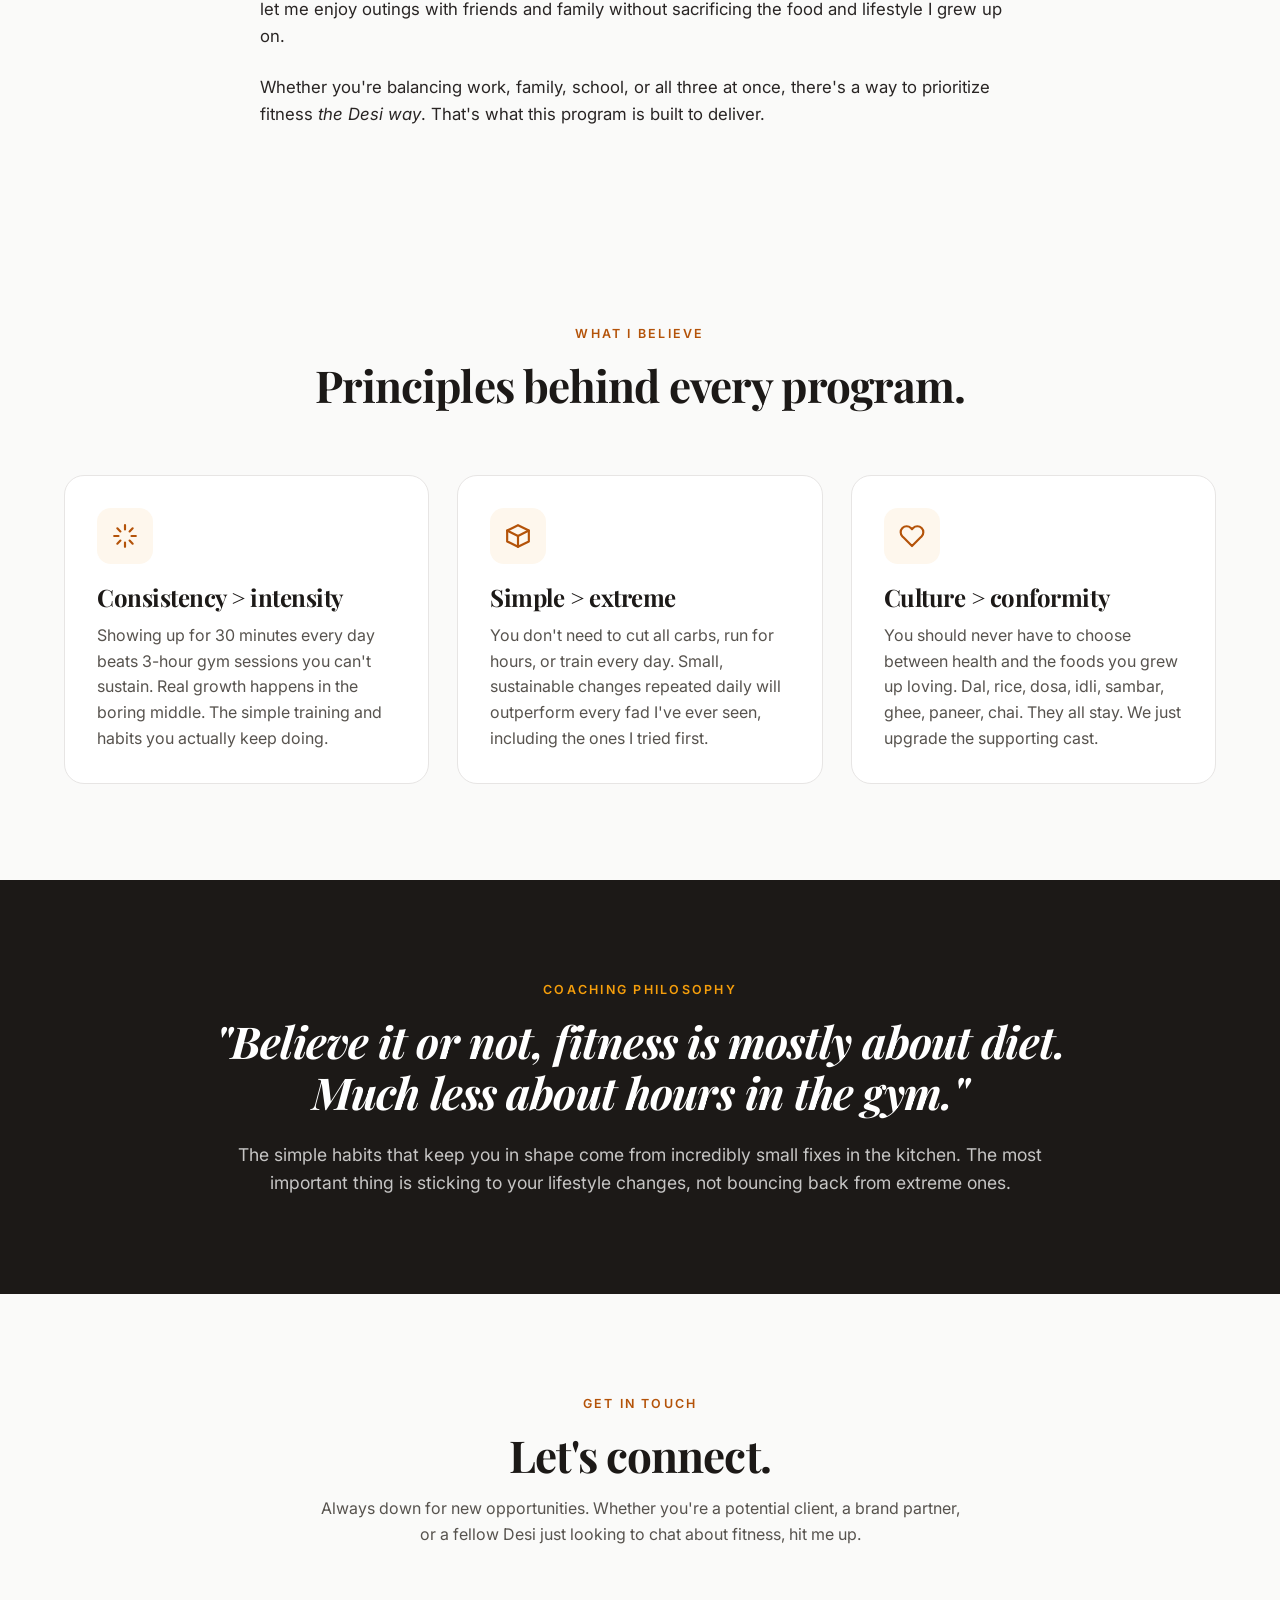
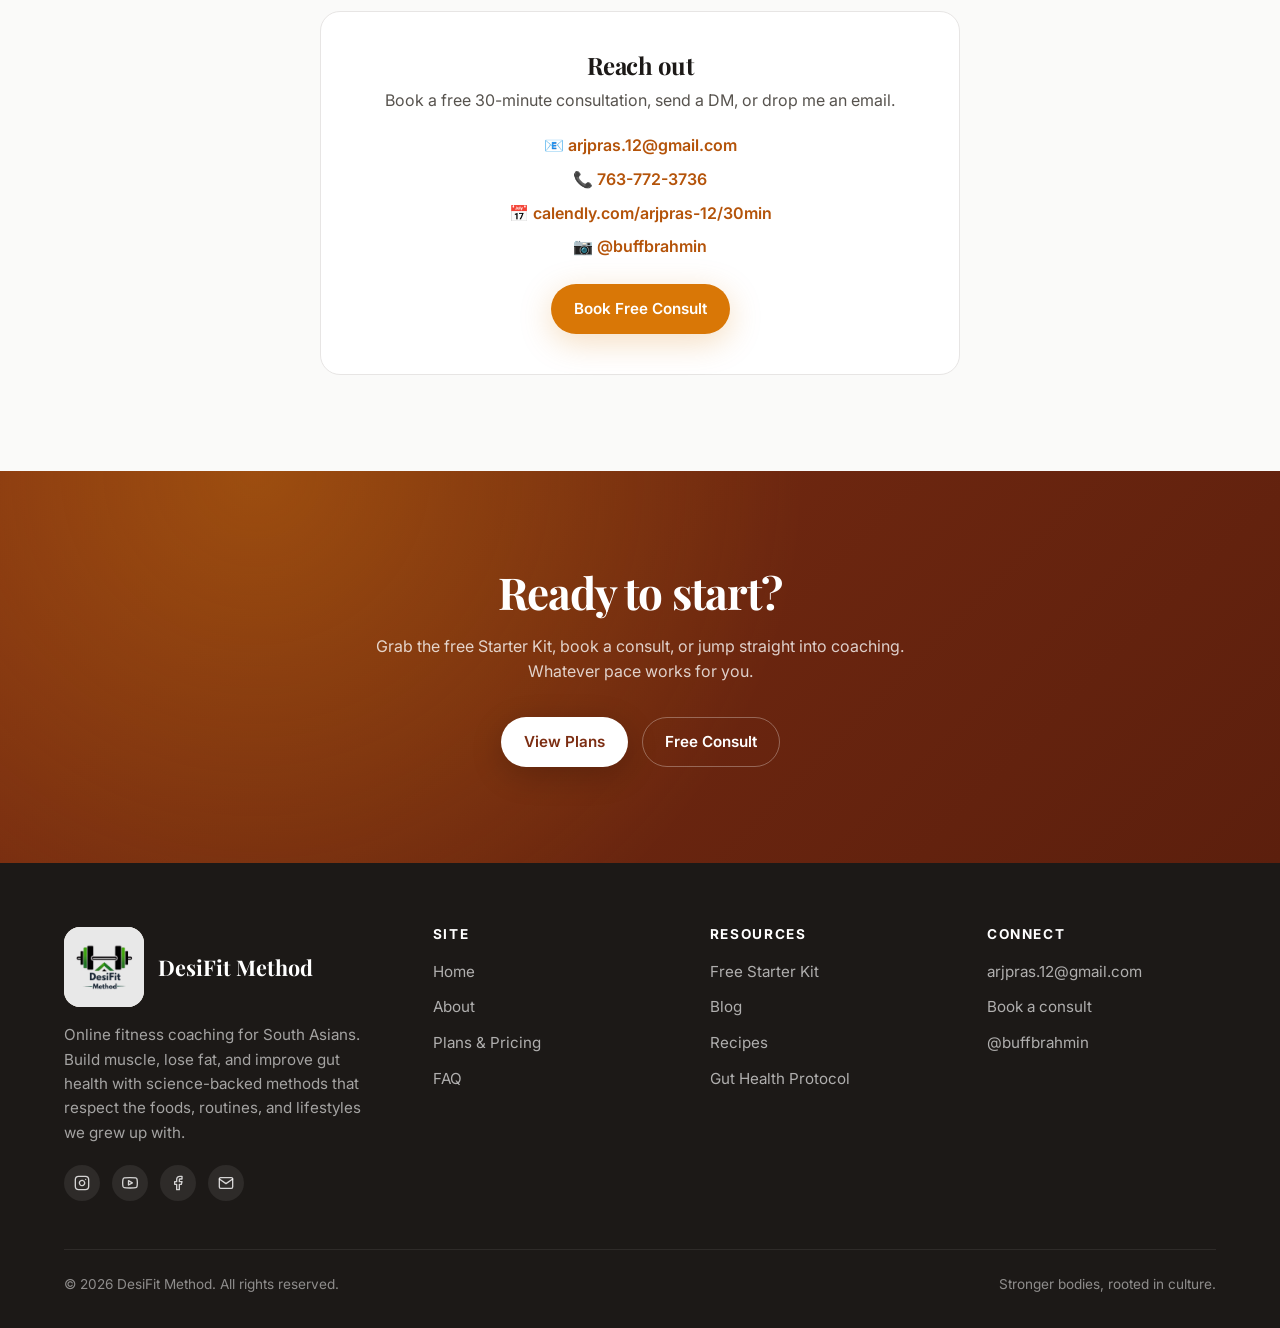
==== commit e5fca371: "Add South Indian dishes, drop "daawats" - Replace all "daawat" references with "shaadi buffet,"   "S" ====
--- a/about.html
+++ b/about.html
@@ -70,7 +70,7 @@
 
           <p>I quickly realized that wasn't true.</p>
 
-          <p>The advice given to us was usually extreme: cut out rice, cut out roti, cut out ghee, run for hours, follow plans that weren't built for real life. Many of my friends on the same journey either burned out or gave up altogether. The few who didn't give up were left feeling alienated from the food, family meals, and traditions they grew up loving.</p>
+          <p>The advice given to us was usually extreme: cut out rice, cut out roti, cut out dosa, cut out ghee, run for hours, follow plans that weren't built for real life. Many of my friends on the same journey either burned out or gave up altogether. The few who didn't give up were left feeling alienated from the food, family meals, and traditions they grew up loving.</p>
 
           <p><strong>So I developed a different approach.</strong></p>
 
@@ -111,7 +111,7 @@
               <svg width="26" height="26" viewBox="0 0 24 24" fill="none" stroke="currentColor" stroke-width="2" stroke-linecap="round" stroke-linejoin="round"><path d="M20.84 4.61a5.5 5.5 0 0 0-7.78 0L12 5.67l-1.06-1.06a5.5 5.5 0 0 0-7.78 7.78l1.06 1.06L12 21.23l7.78-7.78 1.06-1.06a5.5 5.5 0 0 0 0-7.78z"/></svg>
             </div>
             <h3>Culture &gt; conformity</h3>
-            <p>You should never have to choose between health and the foods you grew up loving. Dal, rice, ghee, paneer, chai. They all stay. We just upgrade the supporting cast.</p>
+            <p>You should never have to choose between health and the foods you grew up loving. Dal, rice, dosa, idli, sambar, ghee, paneer, chai. They all stay. We just upgrade the supporting cast.</p>
           </article>
         </div>
       </div>
--- a/styles.css
+++ b/styles.css
@@ -550,7 +550,12 @@
   display: flex;
   flex-direction: column;
   justify-content: center;
-}
+  align-items: center;
+  text-align: center;
+  grid-column: 1 / -1;
+}
+
+.swap-card-highlight h4 { font-size: 1.5rem; }
 
 .swap-card-highlight h4 { margin-bottom: 8px; }
 
